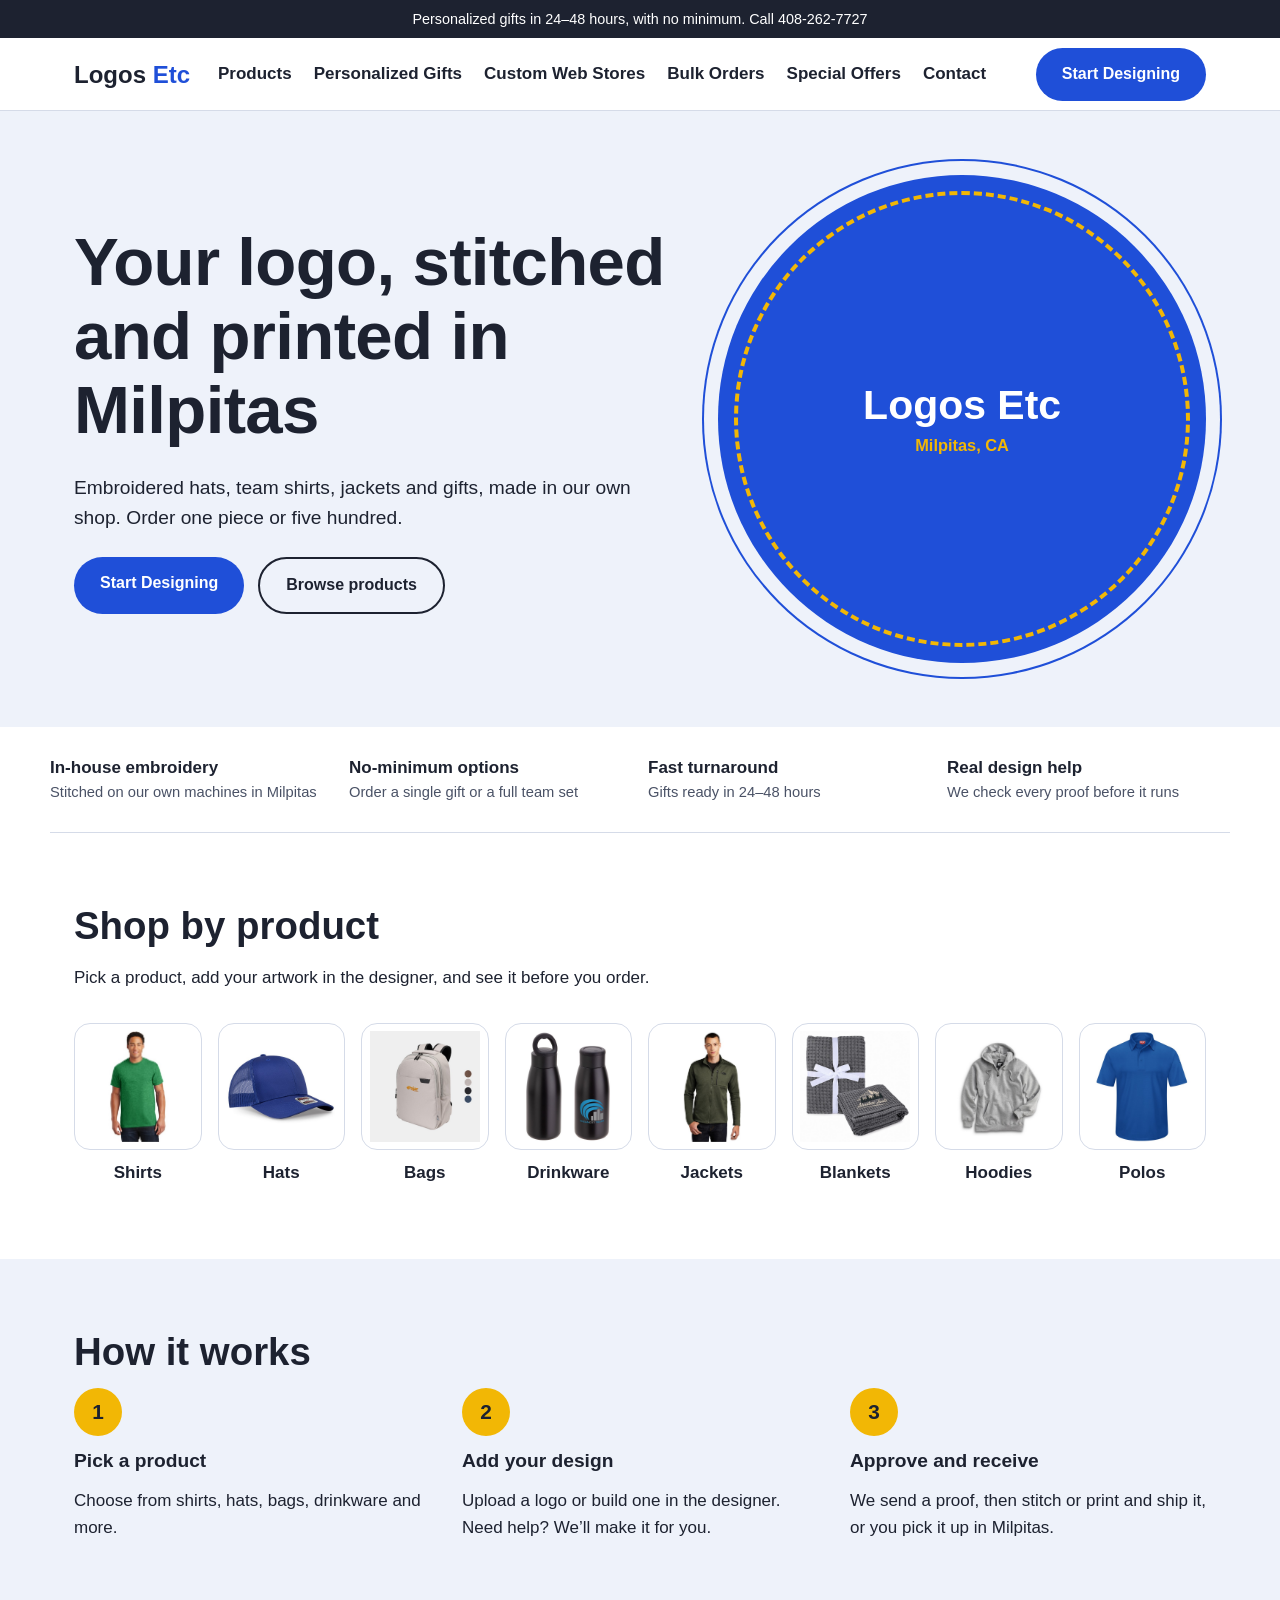
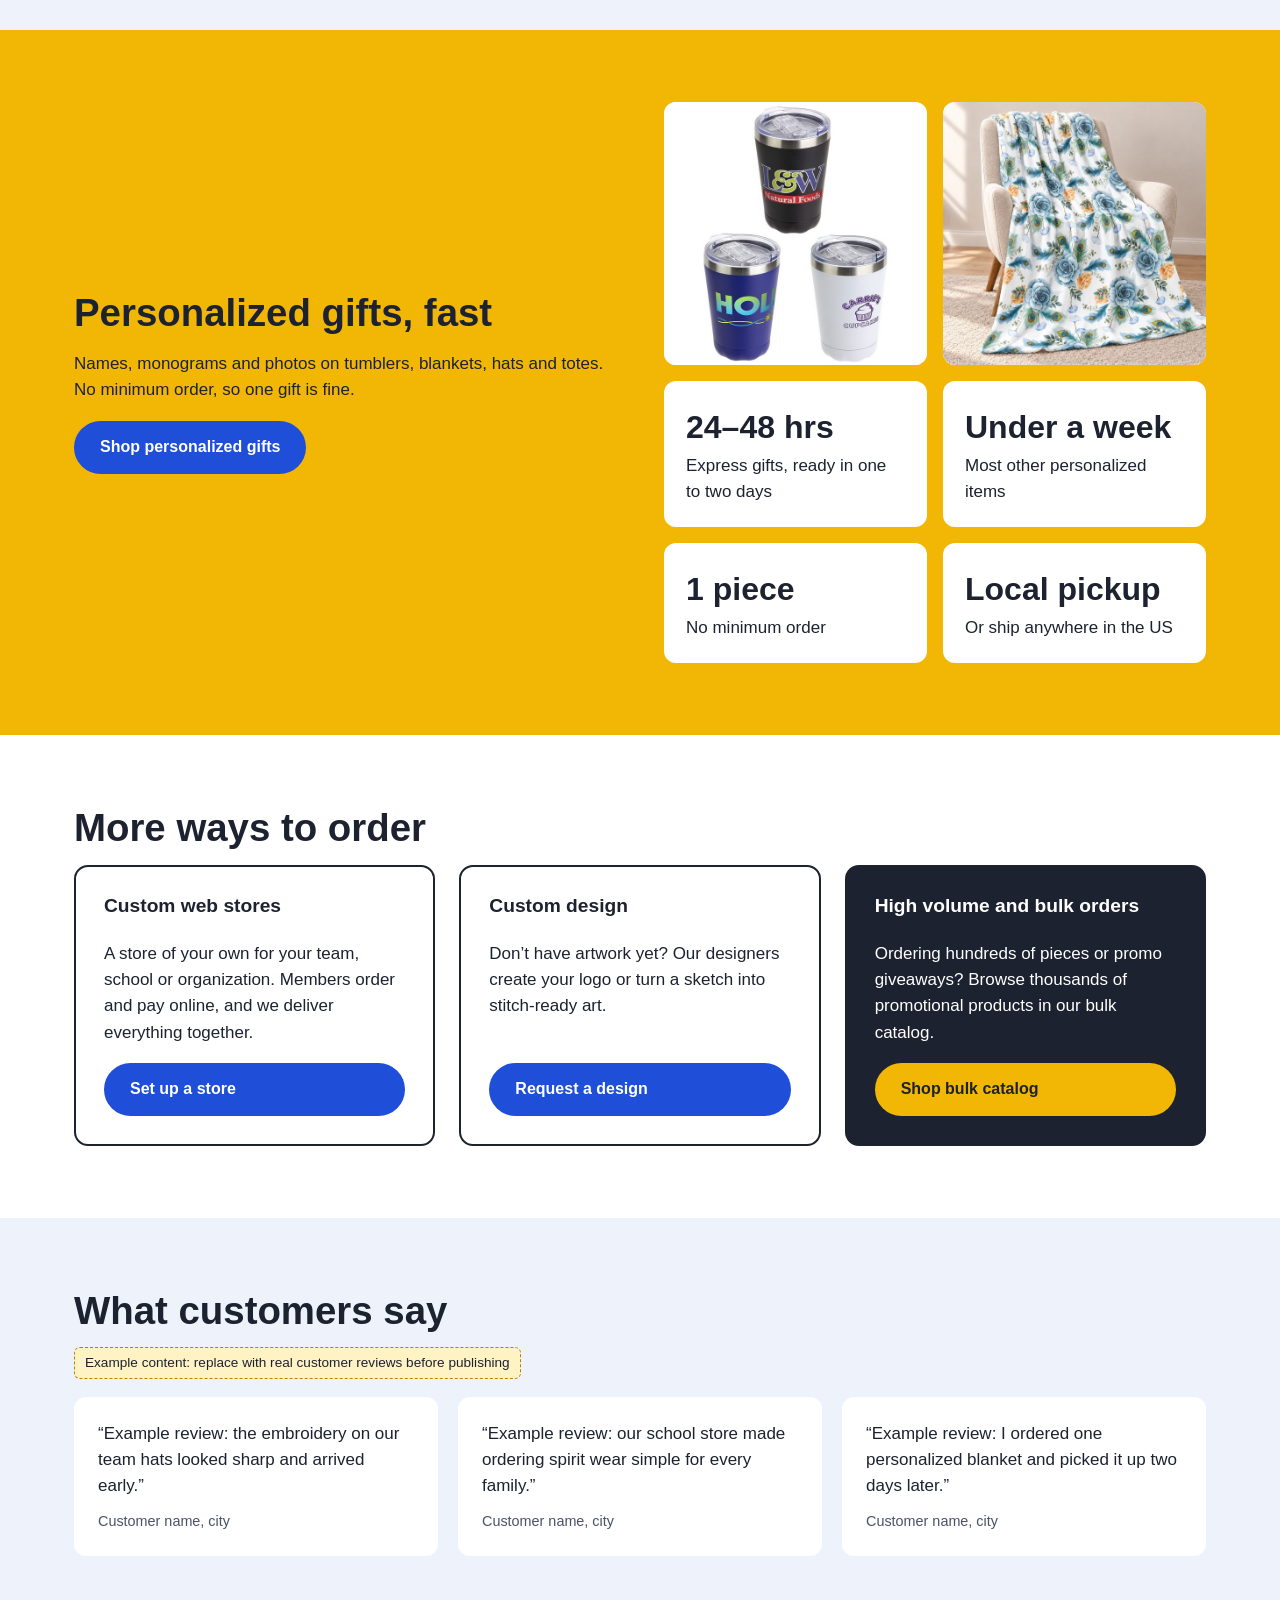
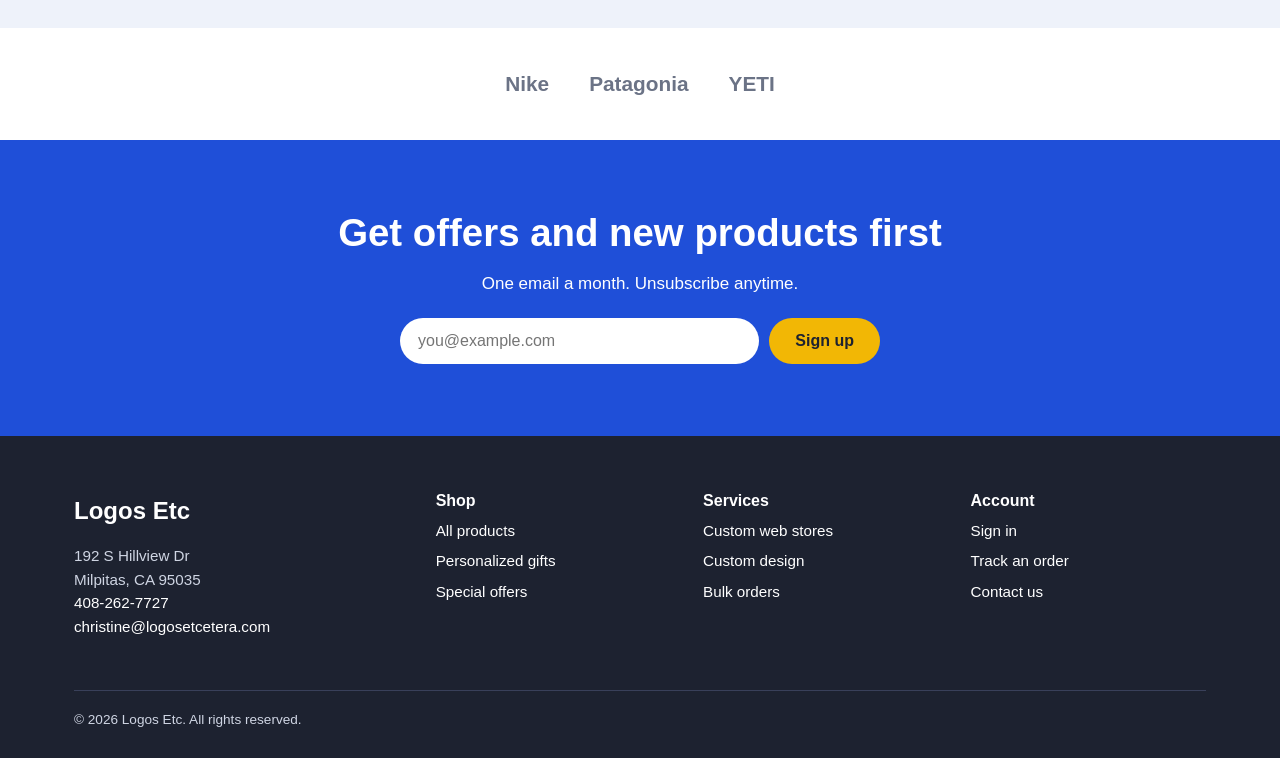
==== index.html @ 7fa56e2e "Logos Etc mockup" ====
<!doctype html><html lang="en"><head><meta charset="utf-8"><meta name="viewport" content="width=device-width,initial-scale=1">
<title>Logos Etc | Custom embroidery, apparel and gifts in Milpitas, CA</title>
<meta name="description" content="Custom embroidered and printed apparel, hats, bags and gifts from Logos Etc in Milpitas, CA. No-minimum personalized gifts, team web stores and bulk orders.">
<style>
:root{--ink:#1d2230;--blue:#1f4fd8;--blue-d:#173ca6;--gold:#f2b705;--paper:#ffffff;--mist:#eef2fa;--line:#d5dbe8}
*{box-sizing:border-box}body{margin:0;font:17px/1.55 "Avenir Next","Segoe UI",Helvetica,Arial,sans-serif;color:var(--ink);background:var(--paper)}
a{color:var(--blue)}a:focus-visible,button:focus-visible,input:focus-visible{outline:3px solid var(--gold);outline-offset:2px}
.wrap{max-width:1180px;margin:0 auto;padding:0 24px}
h1,h2,h3{font-family:"Futura","Avenir Next Condensed","Trebuchet MS",sans-serif;line-height:1.1;margin:0 0 .4em}
h1{font-size:clamp(2.4rem,5.5vw,4.2rem);font-weight:800;letter-spacing:-.01em}h2{font-size:clamp(1.7rem,3vw,2.4rem);font-weight:800}h3{font-size:1.2rem}
.bar{background:var(--ink);color:#fff;font-size:.9rem;text-align:center;padding:8px}
header{border-bottom:1px solid var(--line);position:sticky;top:0;background:#fff;z-index:5}
.nav{display:flex;align-items:center;gap:28px;height:72px}.logo{font-weight:900;font-size:1.5rem;color:var(--ink);text-decoration:none}.logo span{color:var(--blue)}
.nav ul{display:flex;gap:22px;list-style:none;margin:0;padding:0;flex:1}.nav ul a{color:var(--ink);text-decoration:none;font-weight:600}
.btn{display:inline-block;background:var(--blue);color:#fff;font-weight:700;text-decoration:none;padding:14px 26px;border-radius:999px;border:0;font-size:1rem;cursor:pointer}.btn:hover{background:var(--blue-d)}
.btn.ghost{background:transparent;color:var(--ink);border:2px solid var(--ink)}
.hero{background:var(--mist);padding:64px 0}.hero .wrap{display:grid;grid-template-columns:1.1fr .9fr;gap:48px;align-items:center}
.hero p{font-size:1.2rem;max-width:34em}.cta{display:flex;gap:14px;flex-wrap:wrap;margin-top:24px}
.patch{aspect-ratio:1;border-radius:50%;background:var(--blue);display:grid;place-items:center;position:relative;box-shadow:0 0 0 14px var(--mist),0 0 0 16px var(--blue)}
.patch::before{content:"";position:absolute;inset:16px;border:4px dashed var(--gold);border-radius:50%}
.patch div{color:#fff;text-align:center;font-family:Futura,sans-serif;font-weight:800;font-size:clamp(1.6rem,3.2vw,2.6rem);line-height:1.05}.patch small{display:block;font-size:.4em;font-weight:600;margin-top:10px;color:var(--gold)}
.trust{display:grid;grid-template-columns:repeat(4,1fr);gap:16px;padding:28px 0;border-bottom:1px solid var(--line)}.trust div{font-weight:700}.trust span{display:block;font-weight:400;font-size:.92rem;color:#4a5266}
section{padding:72px 0}.lede{max-width:40em;margin-bottom:32px}
.tiles{display:grid;grid-template-columns:repeat(8,1fr);gap:16px}.tile{text-decoration:none;color:var(--ink);text-align:center;font-weight:700}
.tile .img{aspect-ratio:1;border-radius:16px;background:#fff;overflow:hidden;display:grid;place-items:center;font-size:2.6rem;margin-bottom:10px;border:1px solid var(--line)}.tile .img img{width:88%;height:88%;object-fit:contain}.gimg{display:grid;grid-template-columns:1fr 1fr;gap:16px;margin-bottom:16px}.gimg img{width:100%;aspect-ratio:1;object-fit:contain;background:#fff;border-radius:12px}.tile:hover .img{border-color:var(--blue)}
.steps{display:grid;grid-template-columns:repeat(3,1fr);gap:32px;counter-reset:s}.step::before{counter-increment:s;content:counter(s);display:grid;place-items:center;width:48px;height:48px;border-radius:50%;background:var(--gold);font-weight:900;font-size:1.3rem;margin-bottom:14px}
.gifts{background:var(--gold)}.gifts .wrap{display:grid;grid-template-columns:1fr 1fr;gap:48px;align-items:center}
.speed{display:grid;grid-template-columns:1fr 1fr;gap:16px}.speed div{background:#fff;border-radius:12px;padding:22px}.speed b{display:block;font-size:2rem;font-family:Futura,sans-serif}
.split{display:grid;grid-template-columns:repeat(3,1fr);gap:24px}.card{border:2px solid var(--ink);border-radius:14px;padding:28px;display:flex;flex-direction:column}.card p{flex:1}
.card.volume{background:var(--ink);color:#fff}.card.volume .btn{background:var(--gold);color:var(--ink)}
.reviews{background:var(--mist)}.note{display:inline-block;background:#fff3c4;border:1px dashed #b08600;padding:4px 10px;border-radius:6px;font-size:.85rem;margin-bottom:18px}
.quotes{display:grid;grid-template-columns:repeat(3,1fr);gap:20px}blockquote{margin:0;background:#fff;padding:24px;border-radius:12px}blockquote footer{margin-top:10px;color:#4a5266;font-size:.9rem}
.news{background:var(--blue);color:#fff;text-align:center}.news form{display:flex;gap:10px;max-width:480px;margin:20px auto 0}.news input{flex:1;padding:14px 18px;border-radius:999px;border:0;font-size:1rem}.news .btn{background:var(--gold);color:var(--ink)}
.brands{display:flex;gap:40px;justify-content:center;flex-wrap:wrap;font-weight:800;font-size:1.3rem;color:#6b7386;padding:40px 0}
footer.site{background:var(--ink);color:#cfd5e3;padding:56px 0 28px;font-size:.95rem}footer.site a{color:#fff;text-decoration:none}footer.site .cols{display:grid;grid-template-columns:1.4fr 1fr 1fr 1fr;gap:32px}footer.site ul{list-style:none;padding:0;margin:0;line-height:2}footer.site h3{color:#fff;font-size:1rem}
.legal{border-top:1px solid #39405a;margin-top:36px;padding-top:18px;font-size:.85rem}
@media(max-width:900px){.nav ul{display:none}.hero .wrap,.gifts .wrap{grid-template-columns:1fr}.patch{max-width:280px;margin:0 auto}.tiles{grid-template-columns:repeat(4,1fr)}.trust{grid-template-columns:1fr 1fr}.steps,.split,.quotes{grid-template-columns:1fr}footer.site .cols{grid-template-columns:1fr 1fr}}
@media(max-width:520px){.tiles{grid-template-columns:repeat(2,1fr)}.news form{flex-direction:column}.nav .btn{padding:10px 16px}}
@media(prefers-reduced-motion:reduce){*{transition:none!important}}
</style></head><body>
<div class="bar">Personalized gifts in 24–48 hours, with no minimum. Call 408-262-7727</div>
<header><div class="wrap nav"><a class="logo" href="#">Logos <span>Etc</span></a>
<ul><li><a href="#shop">Products</a></li><li><a href="#gifts">Personalized Gifts</a></li><li><a href="#stores">Custom Web Stores</a></li><li><a href="#stores">Bulk Orders</a></li><li><a href="#">Special Offers</a></li><li><a href="#contact">Contact</a></li></ul>
<a class="btn" href="#">Start Designing</a></div></header>
<main>
<section class="hero"><div class="wrap"><div><h1>Your logo, stitched and printed in Milpitas</h1>
<p>Embroidered hats, team shirts, jackets and gifts, made in our own shop. Order one piece or five hundred.</p>
<div class="cta"><a class="btn" href="#">Start Designing</a><a class="btn ghost" href="#shop">Browse products</a></div></div>
<div class="patch" aria-hidden="true"><div>Logos Etc<small>Milpitas, CA</small></div></div></div></section>
<div class="wrap trust"><div>In-house embroidery<span>Stitched on our own machines in Milpitas</span></div><div>No-minimum options<span>Order a single gift or a full team set</span></div><div>Fast turnaround<span>Gifts ready in 24–48 hours</span></div><div>Real design help<span>We check every proof before it runs</span></div></div>
<section id="shop"><div class="wrap"><h2>Shop by product</h2><p class="lede">Pick a product, add your artwork in the designer, and see it before you order.</p>
<div class="tiles">
<a class="tile" href="#"><div class="img"><img src="img/shirts.jpg" alt="" loading="lazy"></div>Shirts</a><a class="tile" href="#"><div class="img"><img src="img/hats.jpg" alt="" loading="lazy"></div>Hats</a><a class="tile" href="#"><div class="img"><img src="img/bags.jpg" alt="" loading="lazy"></div>Bags</a><a class="tile" href="#"><div class="img"><img src="img/drinkware.jpg" alt="" loading="lazy"></div>Drinkware</a><a class="tile" href="#"><div class="img"><img src="img/jackets.jpg" alt="" loading="lazy"></div>Jackets</a><a class="tile" href="#"><div class="img"><img src="img/blankets.jpg" alt="" loading="lazy"></div>Blankets</a><a class="tile" href="#"><div class="img"><img src="img/hoodies.jpg" alt="" loading="lazy"></div>Hoodies</a><a class="tile" href="#"><div class="img"><img src="img/polos.jpg" alt="" loading="lazy"></div>Polos</a></div></div></section>
<section style="background:var(--mist)"><div class="wrap"><h2>How it works</h2><div class="steps">
<div class="step"><h3>Pick a product</h3><p>Choose from shirts, hats, bags, drinkware and more.</p></div>
<div class="step"><h3>Add your design</h3><p>Upload a logo or build one in the designer. Need help? We’ll make it for you.</p></div>
<div class="step"><h3>Approve and receive</h3><p>We send a proof, then stitch or print and ship it, or you pick it up in Milpitas.</p></div></div></div></section>
<section class="gifts" id="gifts"><div class="wrap"><div><h2>Personalized gifts, fast</h2><p>Names, monograms and photos on tumblers, blankets, hats and totes. No minimum order, so one gift is fine.</p><a class="btn" href="#">Shop personalized gifts</a></div>
<div><div class="gimg"><img src="img/gift-tumblers.jpg" alt="Personalized tumblers"><img src="img/gift-blanket.jpg" alt="Personalized printed blanket"></div><div class="speed"><div><b>24–48 hrs</b>Express gifts, ready in one to two days</div><div><b>Under a week</b>Most other personalized items</div><div><b>1 piece</b>No minimum order</div><div><b>Local pickup</b>Or ship anywhere in the US</div></div></div></div></section>
<section id="stores"><div class="wrap"><h2>More ways to order</h2><div class="split">
<div class="card"><h3>Custom web stores</h3><p>A store of your own for your team, school or organization. Members order and pay online, and we deliver everything together.</p><a class="btn" href="#">Set up a store</a></div>
<div class="card"><h3>Custom design</h3><p>Don’t have artwork yet? Our designers create your logo or turn a sketch into stitch-ready art.</p><a class="btn" href="#">Request a design</a></div>
<div class="card volume"><h3>High volume and bulk orders</h3><p>Ordering hundreds of pieces or promo giveaways? Browse thousands of promotional products in our bulk catalog.</p><a class="btn" href="https://www.promoplace.com/logos-etc" target="_blank" rel="noopener">Shop bulk catalog</a></div></div></div></section>
<section class="reviews"><div class="wrap"><h2>What customers say</h2><span class="note">Example content: replace with real customer reviews before publishing</span><div class="quotes">
<blockquote>“Example review: the embroidery on our team hats looked sharp and arrived early.”<footer>Customer name, city</footer></blockquote>
<blockquote>“Example review: our school store made ordering spirit wear simple for every family.”<footer>Customer name, city</footer></blockquote>
<blockquote>“Example review: I ordered one personalized blanket and picked it up two days later.”<footer>Customer name, city</footer></blockquote></div></div></section>
<div class="wrap brands" aria-label="Brands we carry"><span>Nike</span><span>Patagonia</span><span>YETI</span></div>
<section class="news"><div class="wrap"><h2>Get offers and new products first</h2><p>One email a month. Unsubscribe anytime.</p>
<form onsubmit="event.preventDefault()"><label for="em" class="sr" style="position:absolute;left:-9999px">Email address</label><input id="em" type="email" placeholder="you@example.com" required><button class="btn">Sign up</button></form></div></section>
</main>
<footer class="site" id="contact"><div class="wrap"><div class="cols">
<div><a class="logo" style="color:#fff" href="#">Logos Etc</a><p>192 S Hillview Dr<br>Milpitas, CA 95035<br><a href="tel:4082627727">408-262-7727</a><br><a href="mailto:christine@logosetcetera.com">christine@logosetcetera.com</a></p></div>
<div><h3>Shop</h3><ul><li><a href="#">All products</a></li><li><a href="#gifts">Personalized gifts</a></li><li><a href="#">Special offers</a></li></ul></div>
<div><h3>Services</h3><ul><li><a href="#stores">Custom web stores</a></li><li><a href="#stores">Custom design</a></li><li><a href="https://www.promoplace.com/logos-etc">Bulk orders</a></li></ul></div>
<div><h3>Account</h3><ul><li><a href="#">Sign in</a></li><li><a href="#">Track an order</a></li><li><a href="#contact">Contact us</a></li></ul></div></div>
<div class="legal">© 2026 Logos Etc. All rights reserved.</div></div></footer>
</body></html>
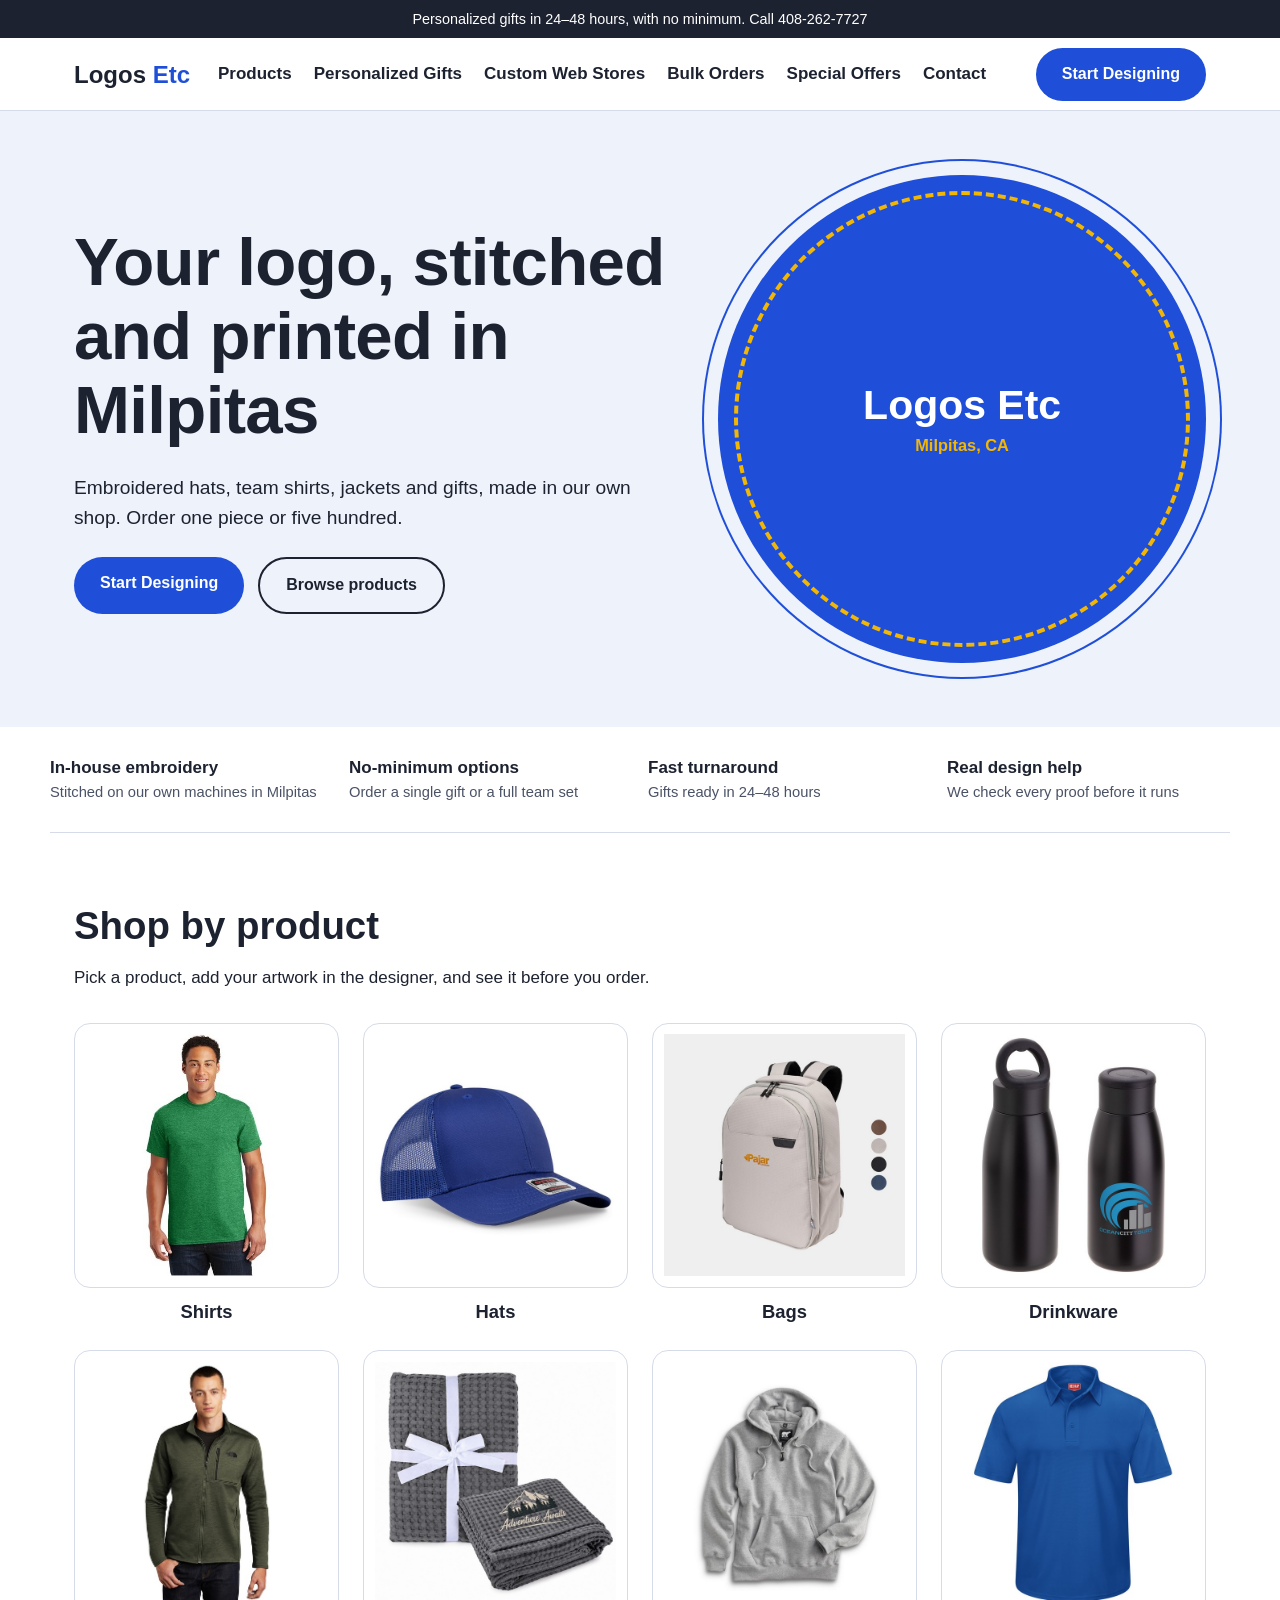
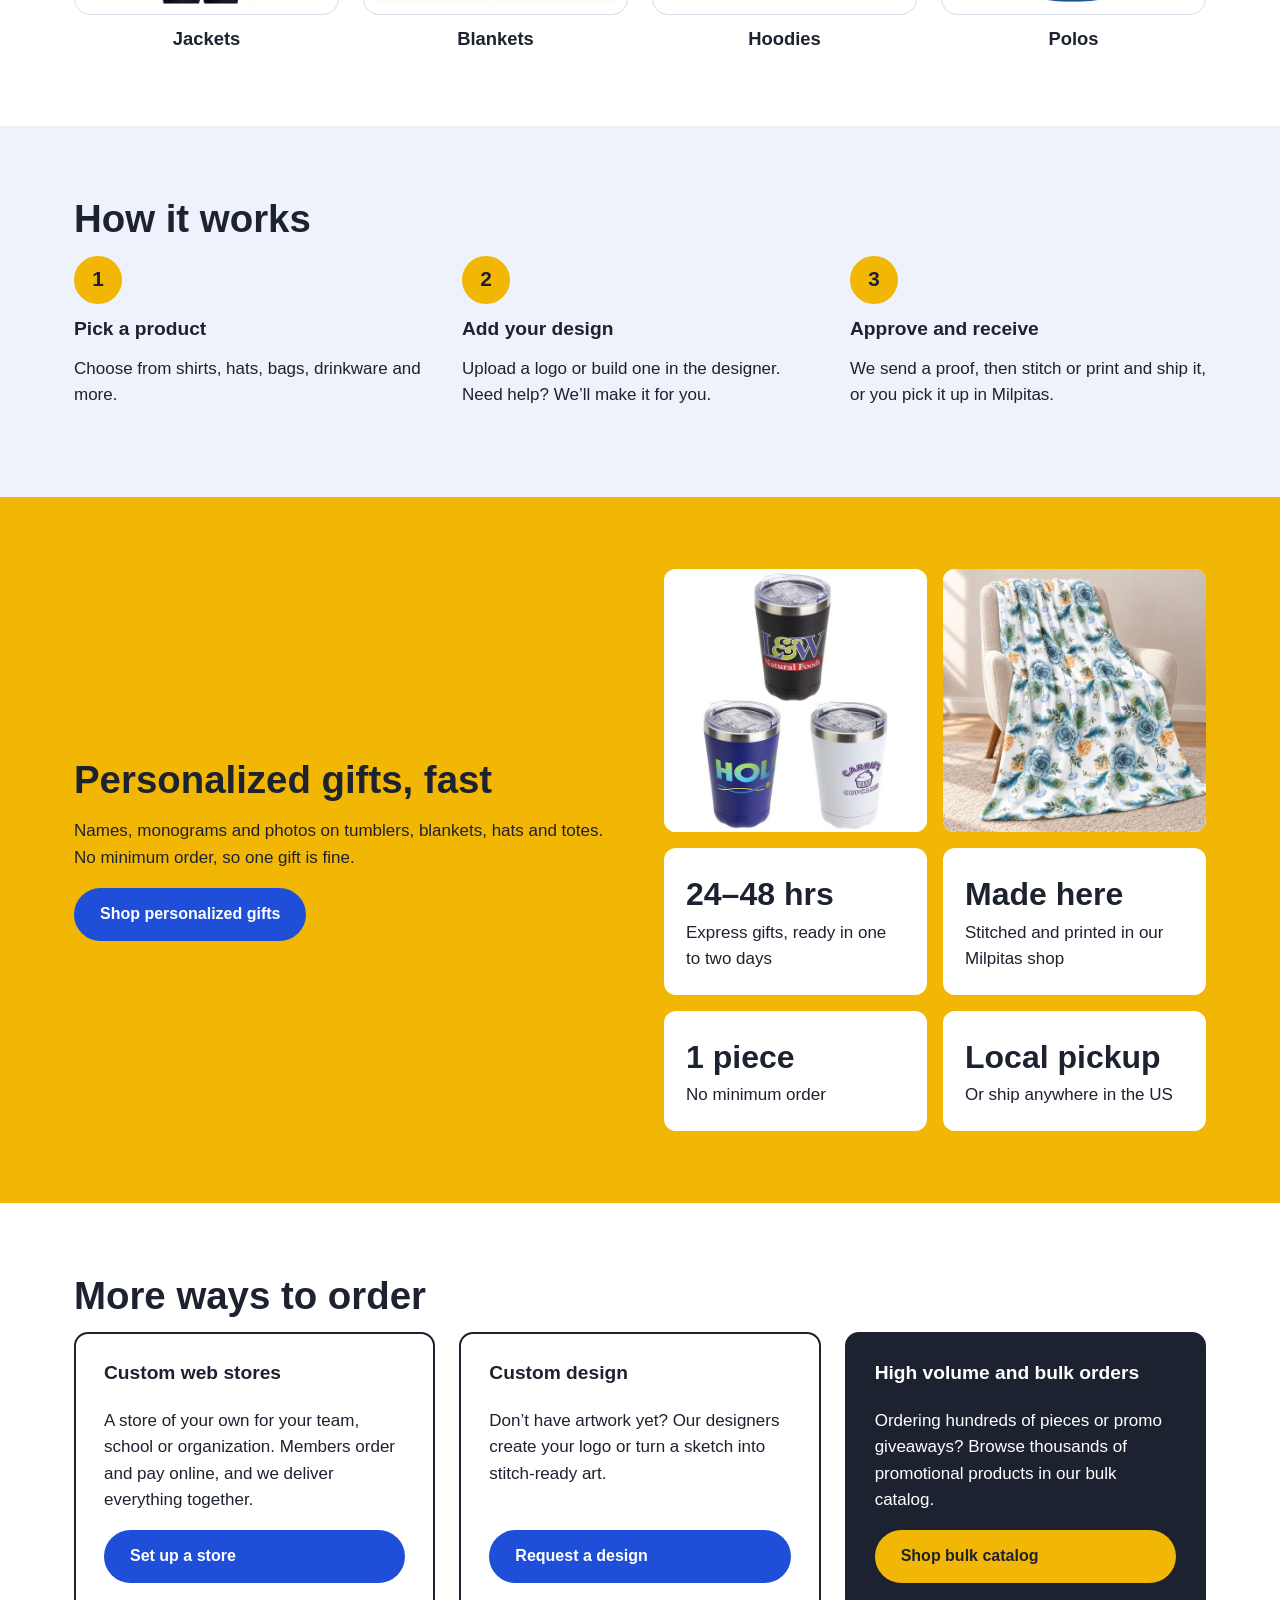
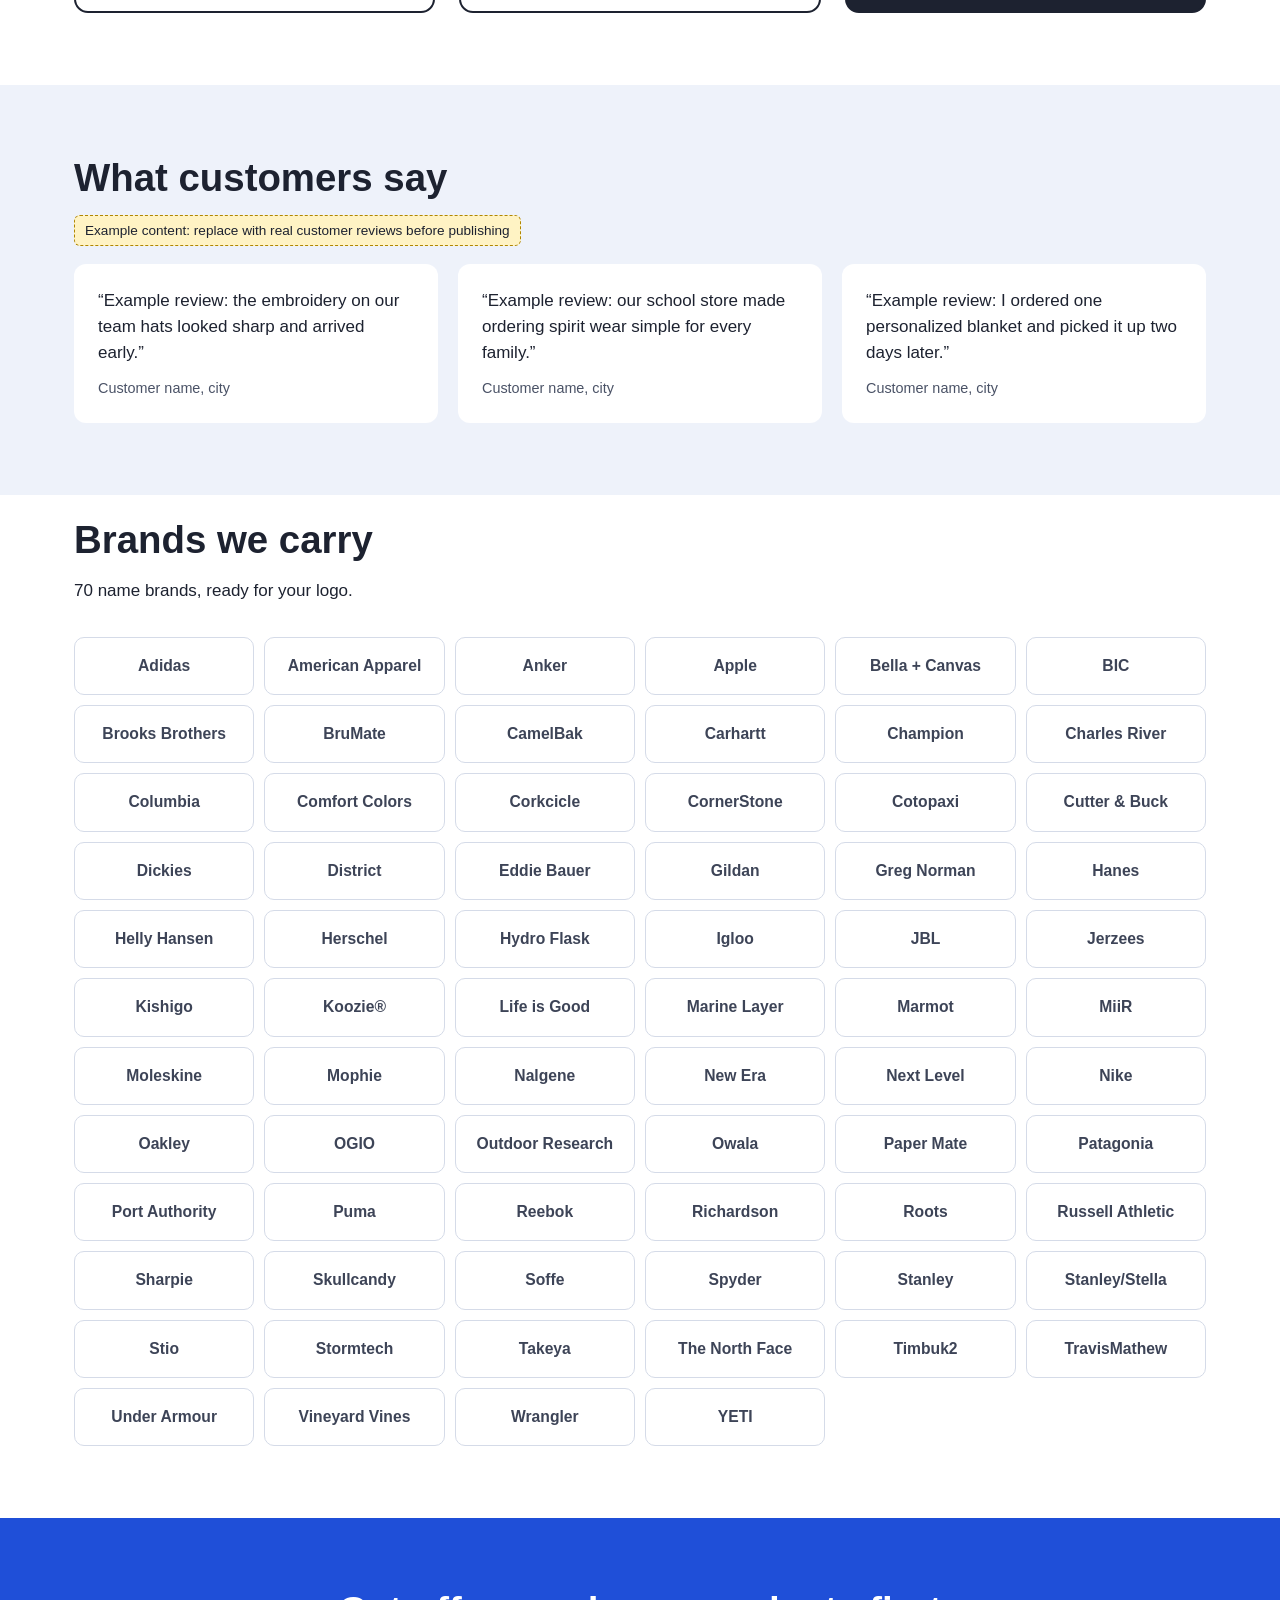
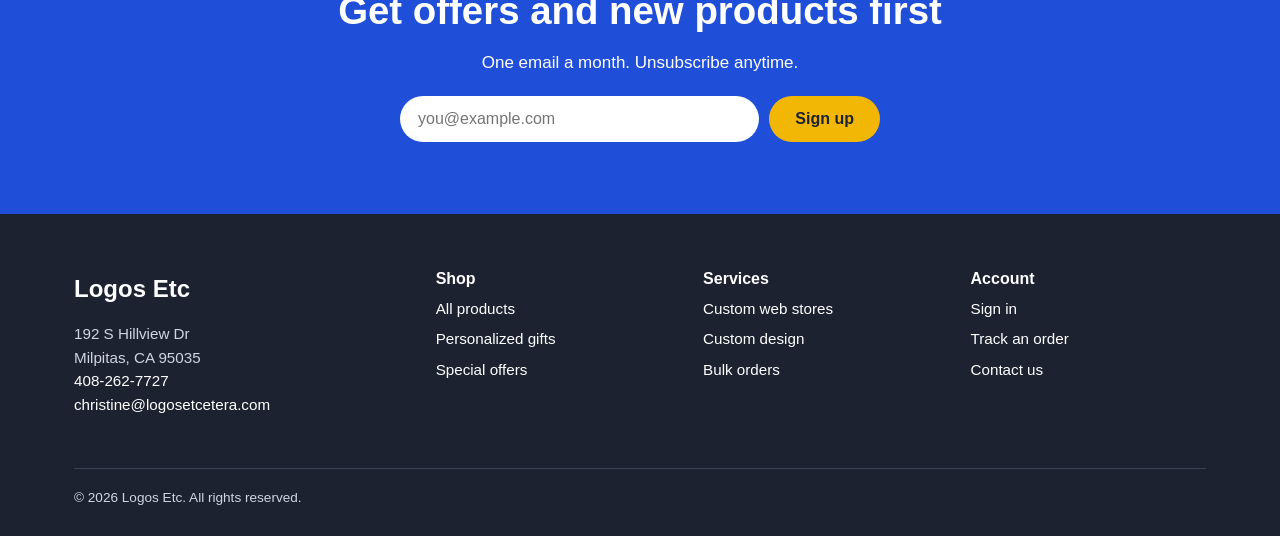
==== commit 64b9318c: "Bigger product photos, 70-brand grid, 24-48 hr gifts" ====
--- a/index.html
+++ b/index.html
@@ -21,8 +21,8 @@
 .patch div{color:#fff;text-align:center;font-family:Futura,sans-serif;font-weight:800;font-size:clamp(1.6rem,3.2vw,2.6rem);line-height:1.05}.patch small{display:block;font-size:.4em;font-weight:600;margin-top:10px;color:var(--gold)}
 .trust{display:grid;grid-template-columns:repeat(4,1fr);gap:16px;padding:28px 0;border-bottom:1px solid var(--line)}.trust div{font-weight:700}.trust span{display:block;font-weight:400;font-size:.92rem;color:#4a5266}
 section{padding:72px 0}.lede{max-width:40em;margin-bottom:32px}
-.tiles{display:grid;grid-template-columns:repeat(8,1fr);gap:16px}.tile{text-decoration:none;color:var(--ink);text-align:center;font-weight:700}
-.tile .img{aspect-ratio:1;border-radius:16px;background:#fff;overflow:hidden;display:grid;place-items:center;font-size:2.6rem;margin-bottom:10px;border:1px solid var(--line)}.tile .img img{width:88%;height:88%;object-fit:contain}.gimg{display:grid;grid-template-columns:1fr 1fr;gap:16px;margin-bottom:16px}.gimg img{width:100%;aspect-ratio:1;object-fit:contain;background:#fff;border-radius:12px}.tile:hover .img{border-color:var(--blue)}
+.tiles{display:grid;grid-template-columns:repeat(4,1fr);gap:24px}.tile{text-decoration:none;color:var(--ink);text-align:center;font-weight:700;font-size:1.15rem}
+.tile .img{aspect-ratio:1;border-radius:16px;background:#fff;overflow:hidden;display:grid;place-items:center;font-size:2.6rem;margin-bottom:10px;border:1px solid var(--line)}.tile .img img{width:92%;height:92%;object-fit:contain}.gimg{display:grid;grid-template-columns:1fr 1fr;gap:16px;margin-bottom:16px}.gimg img{width:100%;aspect-ratio:1;object-fit:contain;background:#fff;border-radius:12px}.tile:hover .img{border-color:var(--blue)}
 .steps{display:grid;grid-template-columns:repeat(3,1fr);gap:32px;counter-reset:s}.step::before{counter-increment:s;content:counter(s);display:grid;place-items:center;width:48px;height:48px;border-radius:50%;background:var(--gold);font-weight:900;font-size:1.3rem;margin-bottom:14px}
 .gifts{background:var(--gold)}.gifts .wrap{display:grid;grid-template-columns:1fr 1fr;gap:48px;align-items:center}
 .speed{display:grid;grid-template-columns:1fr 1fr;gap:16px}.speed div{background:#fff;border-radius:12px;padding:22px}.speed b{display:block;font-size:2rem;font-family:Futura,sans-serif}
@@ -31,11 +31,11 @@
 .reviews{background:var(--mist)}.note{display:inline-block;background:#fff3c4;border:1px dashed #b08600;padding:4px 10px;border-radius:6px;font-size:.85rem;margin-bottom:18px}
 .quotes{display:grid;grid-template-columns:repeat(3,1fr);gap:20px}blockquote{margin:0;background:#fff;padding:24px;border-radius:12px}blockquote footer{margin-top:10px;color:#4a5266;font-size:.9rem}
 .news{background:var(--blue);color:#fff;text-align:center}.news form{display:flex;gap:10px;max-width:480px;margin:20px auto 0}.news input{flex:1;padding:14px 18px;border-radius:999px;border:0;font-size:1rem}.news .btn{background:var(--gold);color:var(--ink)}
-.brands{display:flex;gap:40px;justify-content:center;flex-wrap:wrap;font-weight:800;font-size:1.3rem;color:#6b7386;padding:40px 0}
+.brandsec{padding-top:24px}.brands{list-style:none;margin:0;padding:0;display:grid;grid-template-columns:repeat(6,1fr);gap:10px}.brands li{border:1px solid var(--line);border-radius:10px;padding:16px 8px;text-align:center;font-weight:700;color:#3d4457;font-size:.98rem}@media(max-width:900px){.brands{grid-template-columns:repeat(3,1fr)}}@media(max-width:520px){.brands{grid-template-columns:repeat(2,1fr)}}
 footer.site{background:var(--ink);color:#cfd5e3;padding:56px 0 28px;font-size:.95rem}footer.site a{color:#fff;text-decoration:none}footer.site .cols{display:grid;grid-template-columns:1.4fr 1fr 1fr 1fr;gap:32px}footer.site ul{list-style:none;padding:0;margin:0;line-height:2}footer.site h3{color:#fff;font-size:1rem}
 .legal{border-top:1px solid #39405a;margin-top:36px;padding-top:18px;font-size:.85rem}
-@media(max-width:900px){.nav ul{display:none}.hero .wrap,.gifts .wrap{grid-template-columns:1fr}.patch{max-width:280px;margin:0 auto}.tiles{grid-template-columns:repeat(4,1fr)}.trust{grid-template-columns:1fr 1fr}.steps,.split,.quotes{grid-template-columns:1fr}footer.site .cols{grid-template-columns:1fr 1fr}}
-@media(max-width:520px){.tiles{grid-template-columns:repeat(2,1fr)}.news form{flex-direction:column}.nav .btn{padding:10px 16px}}
+@media(max-width:900px){.nav ul{display:none}.hero .wrap,.gifts .wrap{grid-template-columns:1fr}.patch{max-width:280px;margin:0 auto}.tiles{grid-template-columns:repeat(3,1fr)}.trust{grid-template-columns:1fr 1fr}.steps,.split,.quotes{grid-template-columns:1fr}footer.site .cols{grid-template-columns:1fr 1fr}}
+@media(max-width:520px){.tiles{grid-template-columns:repeat(2,1fr);gap:14px}.news form{flex-direction:column}.nav .btn{padding:10px 16px}}
 @media(prefers-reduced-motion:reduce){*{transition:none!important}}
 </style></head><body>
 <div class="bar">Personalized gifts in 24–48 hours, with no minimum. Call 408-262-7727</div>
@@ -56,7 +56,7 @@
 <div class="step"><h3>Add your design</h3><p>Upload a logo or build one in the designer. Need help? We’ll make it for you.</p></div>
 <div class="step"><h3>Approve and receive</h3><p>We send a proof, then stitch or print and ship it, or you pick it up in Milpitas.</p></div></div></div></section>
 <section class="gifts" id="gifts"><div class="wrap"><div><h2>Personalized gifts, fast</h2><p>Names, monograms and photos on tumblers, blankets, hats and totes. No minimum order, so one gift is fine.</p><a class="btn" href="#">Shop personalized gifts</a></div>
-<div><div class="gimg"><img src="img/gift-tumblers.jpg" alt="Personalized tumblers"><img src="img/gift-blanket.jpg" alt="Personalized printed blanket"></div><div class="speed"><div><b>24–48 hrs</b>Express gifts, ready in one to two days</div><div><b>Under a week</b>Most other personalized items</div><div><b>1 piece</b>No minimum order</div><div><b>Local pickup</b>Or ship anywhere in the US</div></div></div></div></section>
+<div><div class="gimg"><img src="img/gift-tumblers.jpg" alt="Personalized tumblers"><img src="img/gift-blanket.jpg" alt="Personalized printed blanket"></div><div class="speed"><div><b>24–48 hrs</b>Express gifts, ready in one to two days</div><div><b>Made here</b>Stitched and printed in our Milpitas shop</div><div><b>1 piece</b>No minimum order</div><div><b>Local pickup</b>Or ship anywhere in the US</div></div></div></div></section>
 <section id="stores"><div class="wrap"><h2>More ways to order</h2><div class="split">
 <div class="card"><h3>Custom web stores</h3><p>A store of your own for your team, school or organization. Members order and pay online, and we deliver everything together.</p><a class="btn" href="#">Set up a store</a></div>
 <div class="card"><h3>Custom design</h3><p>Don’t have artwork yet? Our designers create your logo or turn a sketch into stitch-ready art.</p><a class="btn" href="#">Request a design</a></div>
@@ -65,7 +65,7 @@
 <blockquote>“Example review: the embroidery on our team hats looked sharp and arrived early.”<footer>Customer name, city</footer></blockquote>
 <blockquote>“Example review: our school store made ordering spirit wear simple for every family.”<footer>Customer name, city</footer></blockquote>
 <blockquote>“Example review: I ordered one personalized blanket and picked it up two days later.”<footer>Customer name, city</footer></blockquote></div></div></section>
-<div class="wrap brands" aria-label="Brands we carry"><span>Nike</span><span>Patagonia</span><span>YETI</span></div>
+<section class="brandsec"><div class="wrap"><h2>Brands we carry</h2><p class="lede">70 name brands, ready for your logo.</p><ul class="brands"><li>Adidas</li><li>American Apparel</li><li>Anker</li><li>Apple</li><li>Bella + Canvas</li><li>BIC</li><li>Brooks Brothers</li><li>BruMate</li><li>CamelBak</li><li>Carhartt</li><li>Champion</li><li>Charles River</li><li>Columbia</li><li>Comfort Colors</li><li>Corkcicle</li><li>CornerStone</li><li>Cotopaxi</li><li>Cutter &amp; Buck</li><li>Dickies</li><li>District</li><li>Eddie Bauer</li><li>Gildan</li><li>Greg Norman</li><li>Hanes</li><li>Helly Hansen</li><li>Herschel</li><li>Hydro Flask</li><li>Igloo</li><li>JBL</li><li>Jerzees</li><li>Kishigo</li><li>Koozie®</li><li>Life is Good</li><li>Marine Layer</li><li>Marmot</li><li>MiiR</li><li>Moleskine</li><li>Mophie</li><li>Nalgene</li><li>New Era</li><li>Next Level</li><li>Nike</li><li>Oakley</li><li>OGIO</li><li>Outdoor Research</li><li>Owala</li><li>Paper Mate</li><li>Patagonia</li><li>Port Authority</li><li>Puma</li><li>Reebok</li><li>Richardson</li><li>Roots</li><li>Russell Athletic</li><li>Sharpie</li><li>Skullcandy</li><li>Soffe</li><li>Spyder</li><li>Stanley</li><li>Stanley/Stella</li><li>Stio</li><li>Stormtech</li><li>Takeya</li><li>The North Face</li><li>Timbuk2</li><li>TravisMathew</li><li>Under Armour</li><li>Vineyard Vines</li><li>Wrangler</li><li>YETI</li></ul></div></section>
 <section class="news"><div class="wrap"><h2>Get offers and new products first</h2><p>One email a month. Unsubscribe anytime.</p>
 <form onsubmit="event.preventDefault()"><label for="em" class="sr" style="position:absolute;left:-9999px">Email address</label><input id="em" type="email" placeholder="you@example.com" required><button class="btn">Sign up</button></form></div></section>
 </main>
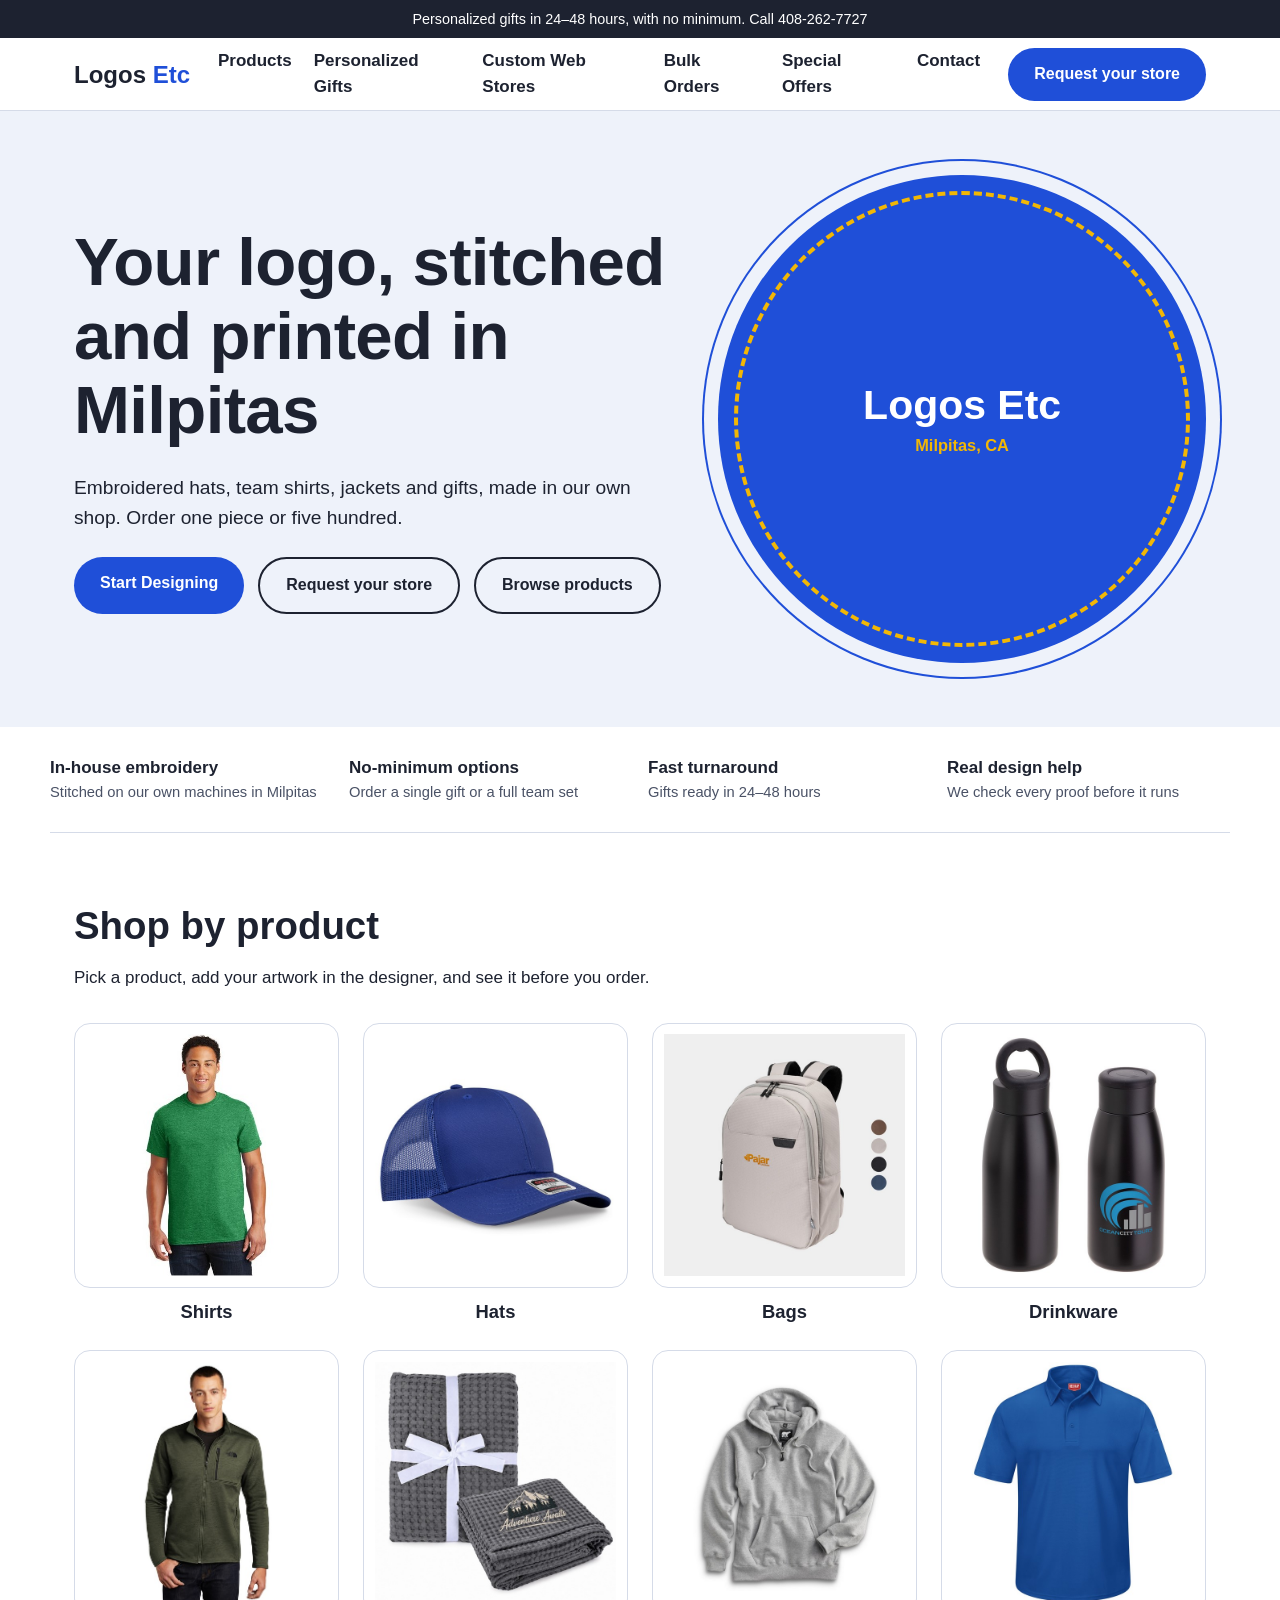
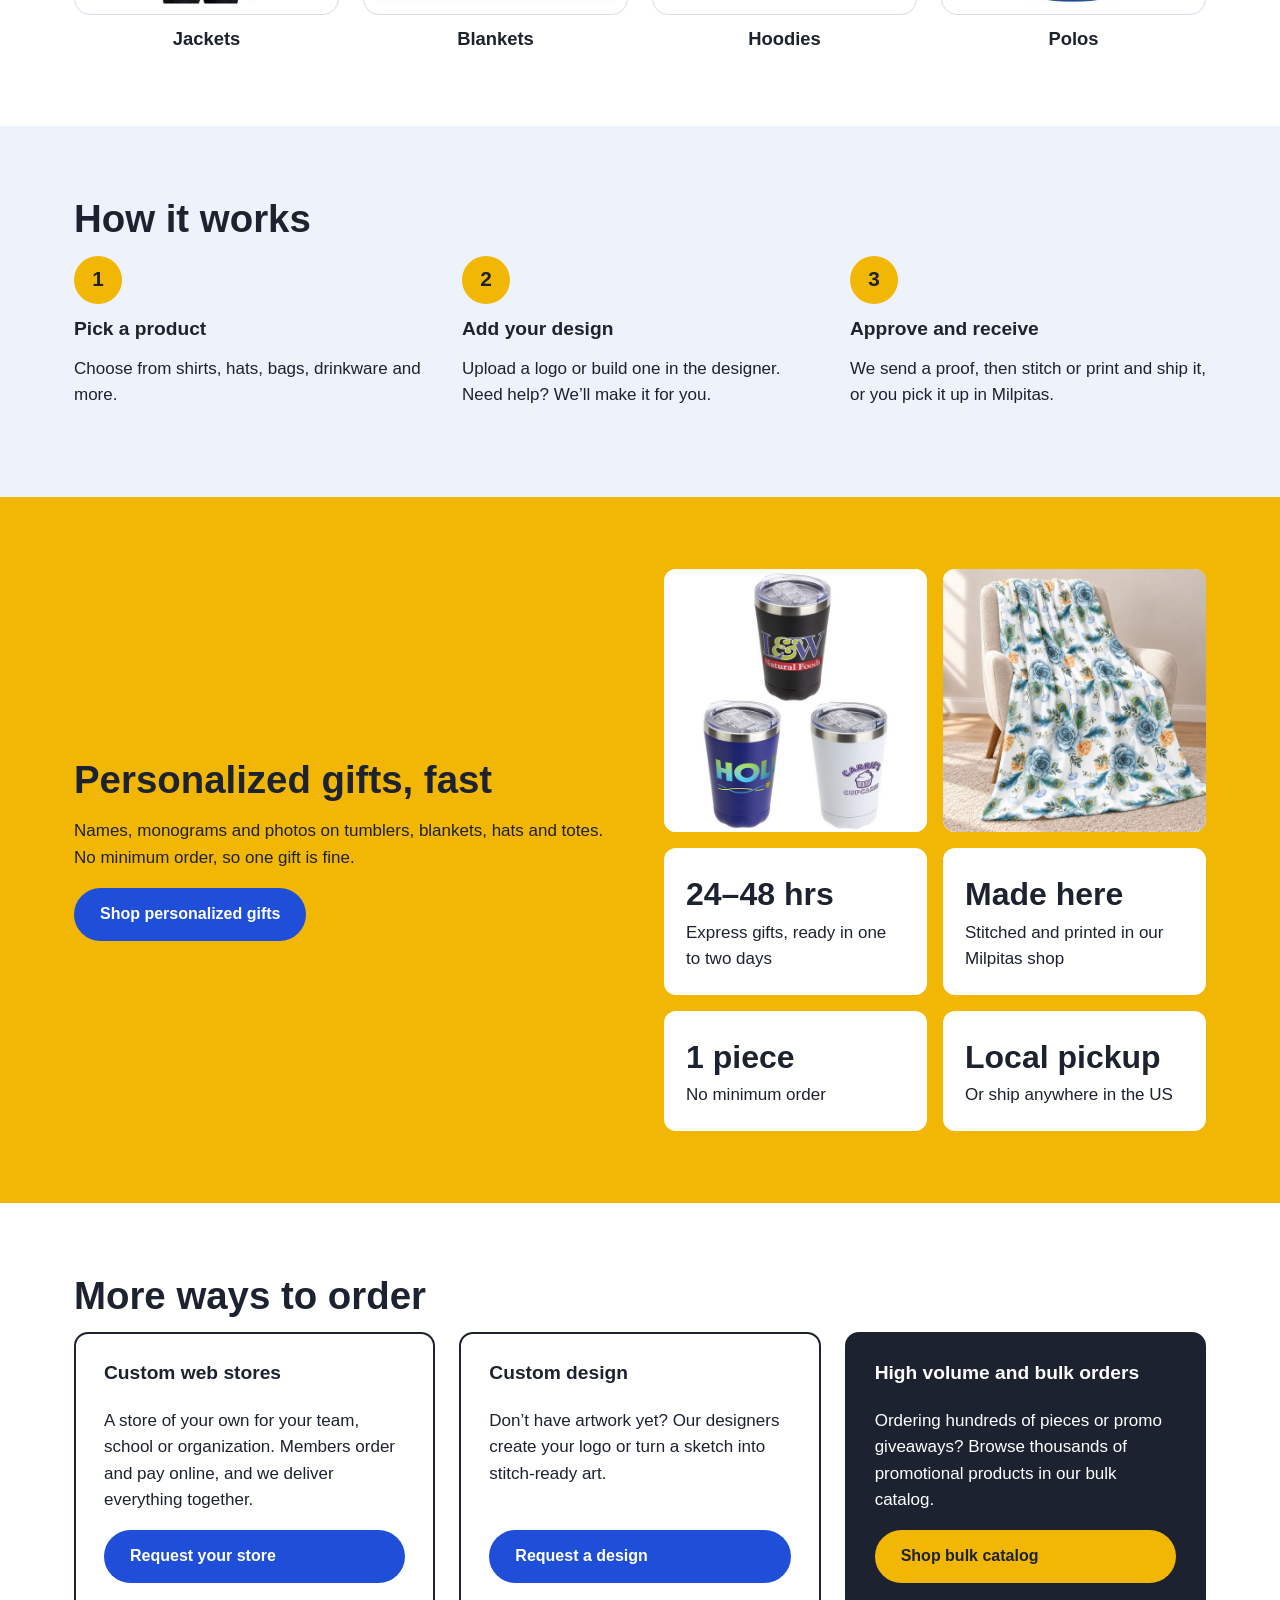
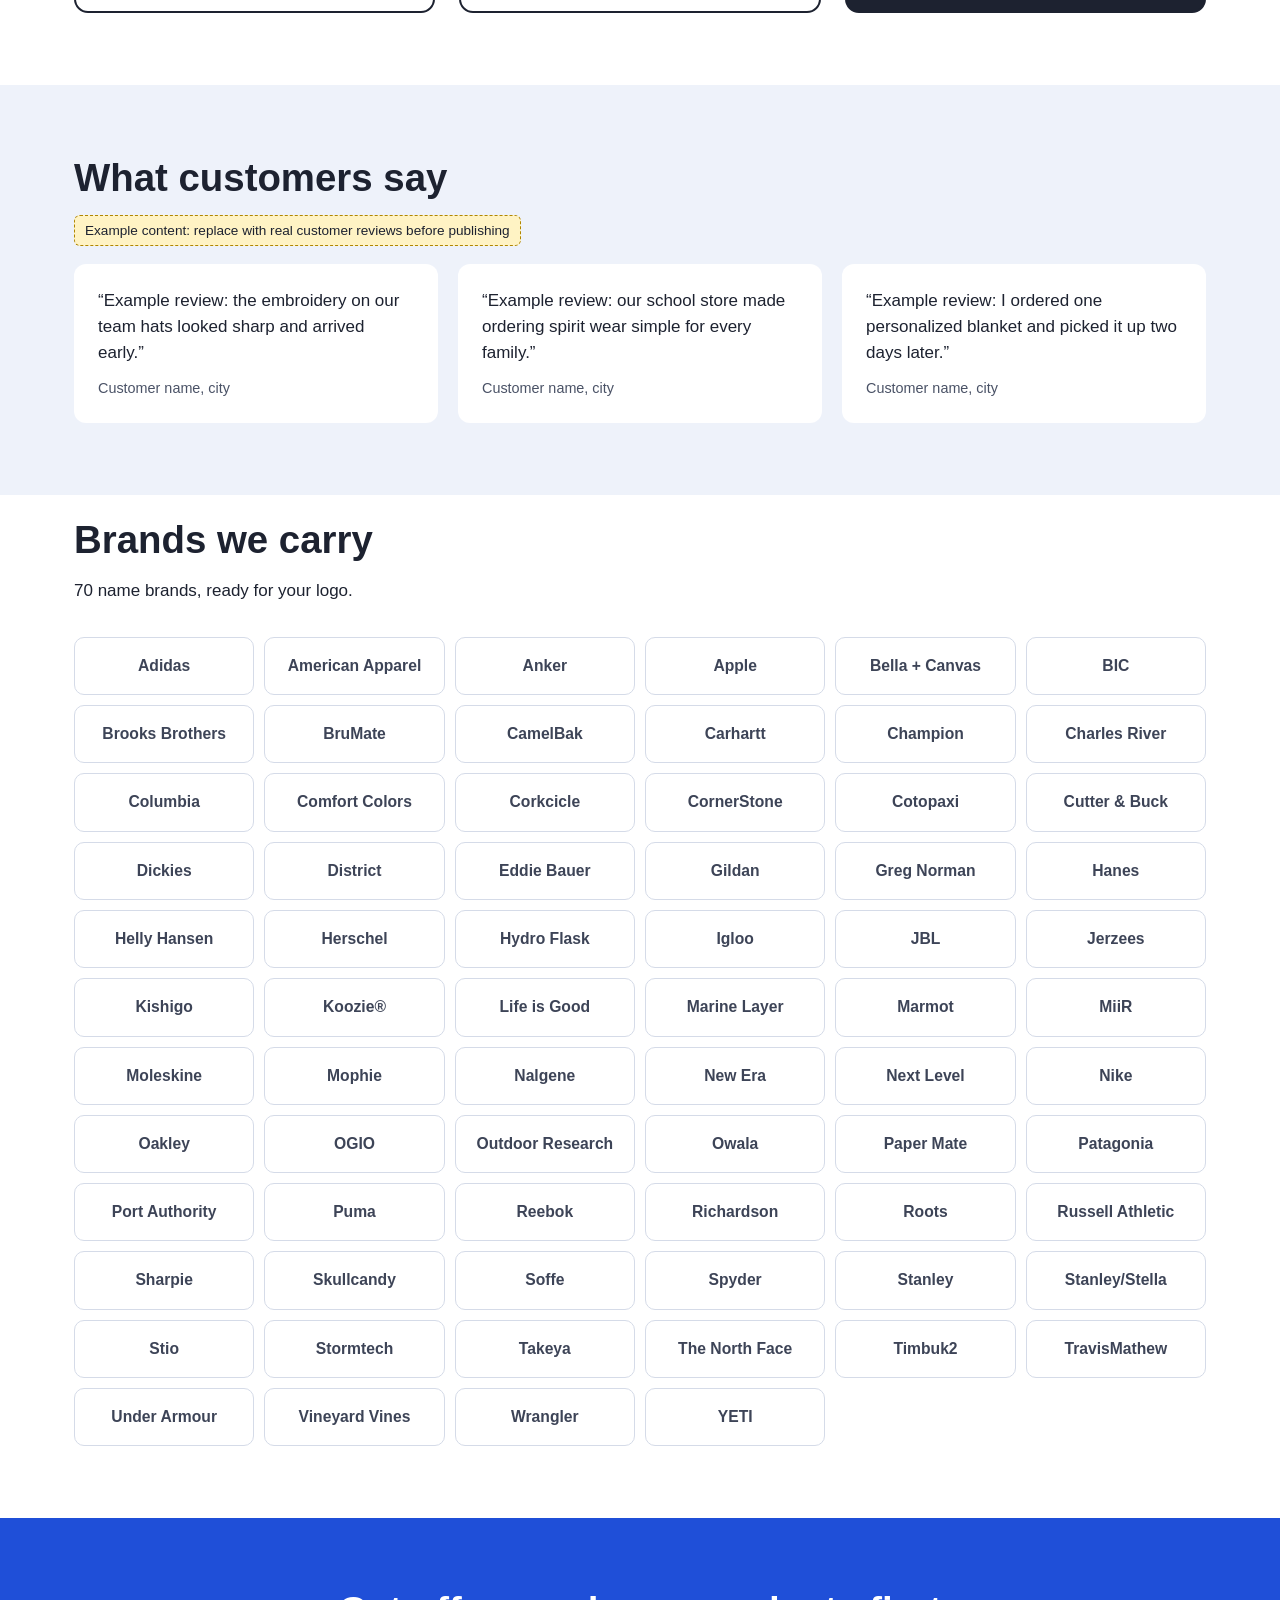
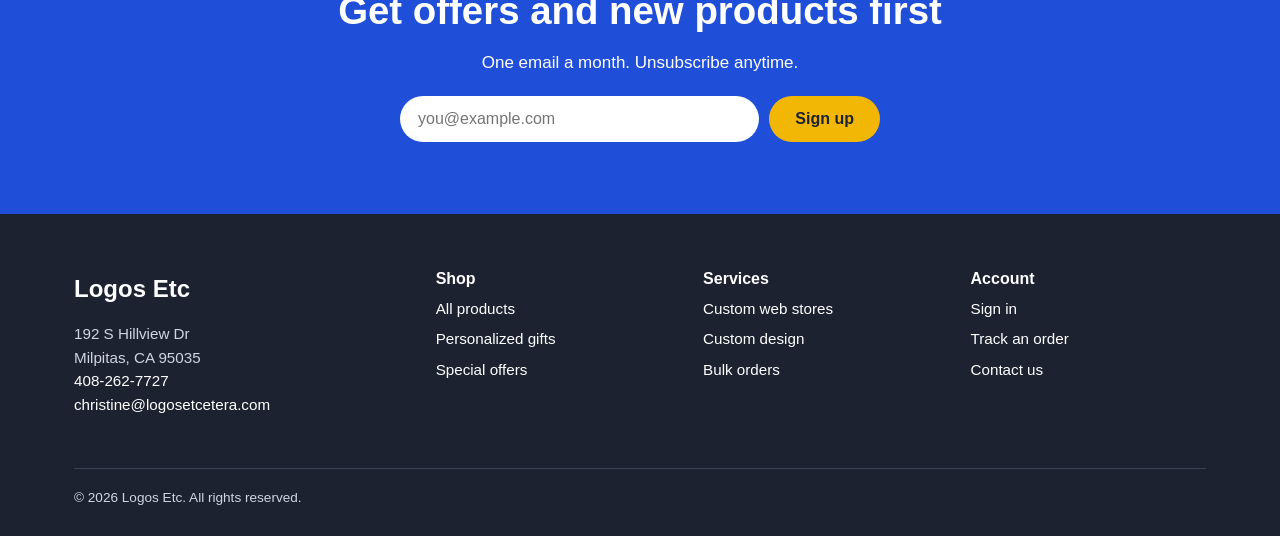
==== commit 37a89ad7: "Add custom store request form" ====
--- a/index.html
+++ b/index.html
@@ -41,11 +41,11 @@
 <div class="bar">Personalized gifts in 24–48 hours, with no minimum. Call 408-262-7727</div>
 <header><div class="wrap nav"><a class="logo" href="#">Logos <span>Etc</span></a>
 <ul><li><a href="#shop">Products</a></li><li><a href="#gifts">Personalized Gifts</a></li><li><a href="#stores">Custom Web Stores</a></li><li><a href="#stores">Bulk Orders</a></li><li><a href="#">Special Offers</a></li><li><a href="#contact">Contact</a></li></ul>
-<a class="btn" href="#">Start Designing</a></div></header>
+<a class="btn" href="request/">Request your store</a></div></header>
 <main>
 <section class="hero"><div class="wrap"><div><h1>Your logo, stitched and printed in Milpitas</h1>
 <p>Embroidered hats, team shirts, jackets and gifts, made in our own shop. Order one piece or five hundred.</p>
-<div class="cta"><a class="btn" href="#">Start Designing</a><a class="btn ghost" href="#shop">Browse products</a></div></div>
+<div class="cta"><a class="btn" href="#">Start Designing</a><a class="btn ghost" href="request/">Request your store</a><a class="btn ghost" href="#shop">Browse products</a></div></div>
 <div class="patch" aria-hidden="true"><div>Logos Etc<small>Milpitas, CA</small></div></div></div></section>
 <div class="wrap trust"><div>In-house embroidery<span>Stitched on our own machines in Milpitas</span></div><div>No-minimum options<span>Order a single gift or a full team set</span></div><div>Fast turnaround<span>Gifts ready in 24–48 hours</span></div><div>Real design help<span>We check every proof before it runs</span></div></div>
 <section id="shop"><div class="wrap"><h2>Shop by product</h2><p class="lede">Pick a product, add your artwork in the designer, and see it before you order.</p>
@@ -58,7 +58,7 @@
 <section class="gifts" id="gifts"><div class="wrap"><div><h2>Personalized gifts, fast</h2><p>Names, monograms and photos on tumblers, blankets, hats and totes. No minimum order, so one gift is fine.</p><a class="btn" href="#">Shop personalized gifts</a></div>
 <div><div class="gimg"><img src="img/gift-tumblers.jpg" alt="Personalized tumblers"><img src="img/gift-blanket.jpg" alt="Personalized printed blanket"></div><div class="speed"><div><b>24–48 hrs</b>Express gifts, ready in one to two days</div><div><b>Made here</b>Stitched and printed in our Milpitas shop</div><div><b>1 piece</b>No minimum order</div><div><b>Local pickup</b>Or ship anywhere in the US</div></div></div></div></section>
 <section id="stores"><div class="wrap"><h2>More ways to order</h2><div class="split">
-<div class="card"><h3>Custom web stores</h3><p>A store of your own for your team, school or organization. Members order and pay online, and we deliver everything together.</p><a class="btn" href="#">Set up a store</a></div>
+<div class="card"><h3>Custom web stores</h3><p>A store of your own for your team, school or organization. Members order and pay online, and we deliver everything together.</p><a class="btn" href="request/">Request your store</a></div>
 <div class="card"><h3>Custom design</h3><p>Don’t have artwork yet? Our designers create your logo or turn a sketch into stitch-ready art.</p><a class="btn" href="#">Request a design</a></div>
 <div class="card volume"><h3>High volume and bulk orders</h3><p>Ordering hundreds of pieces or promo giveaways? Browse thousands of promotional products in our bulk catalog.</p><a class="btn" href="https://www.promoplace.com/logos-etc" target="_blank" rel="noopener">Shop bulk catalog</a></div></div></div></section>
 <section class="reviews"><div class="wrap"><h2>What customers say</h2><span class="note">Example content: replace with real customer reviews before publishing</span><div class="quotes">
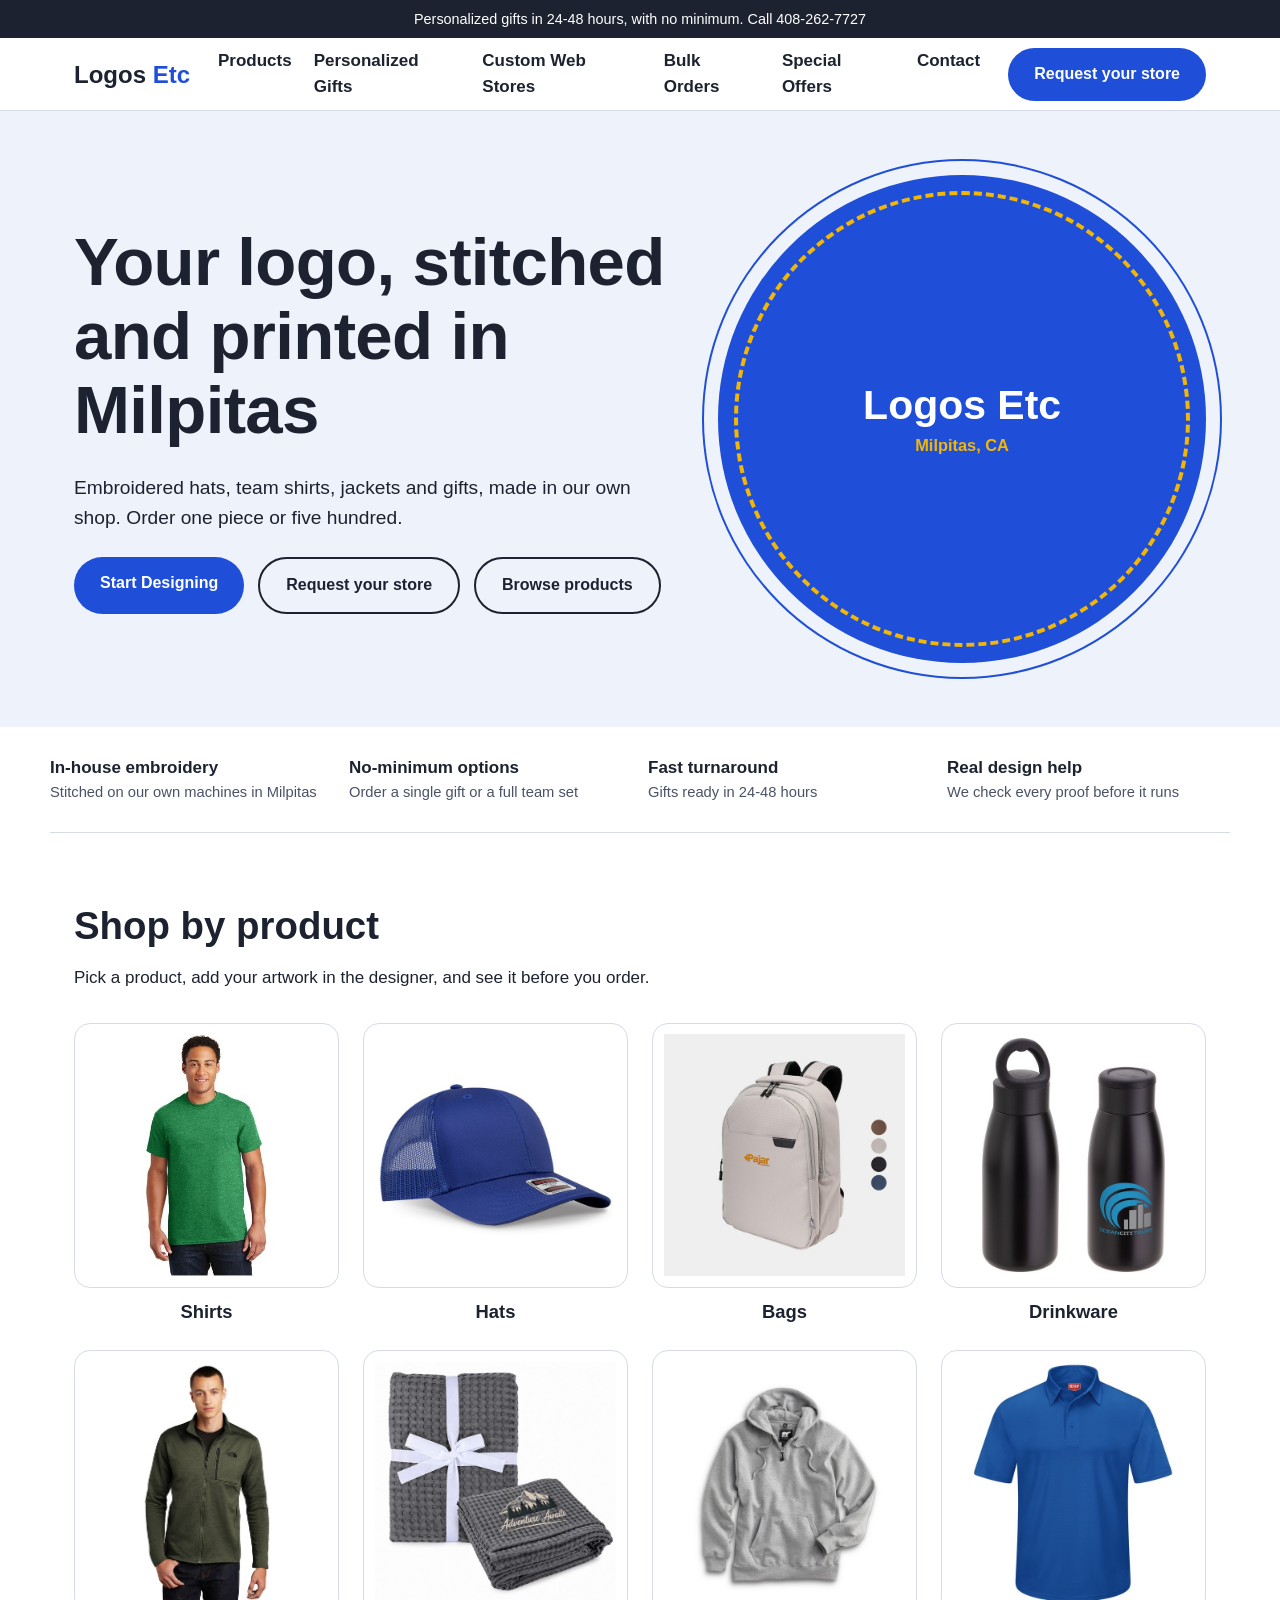
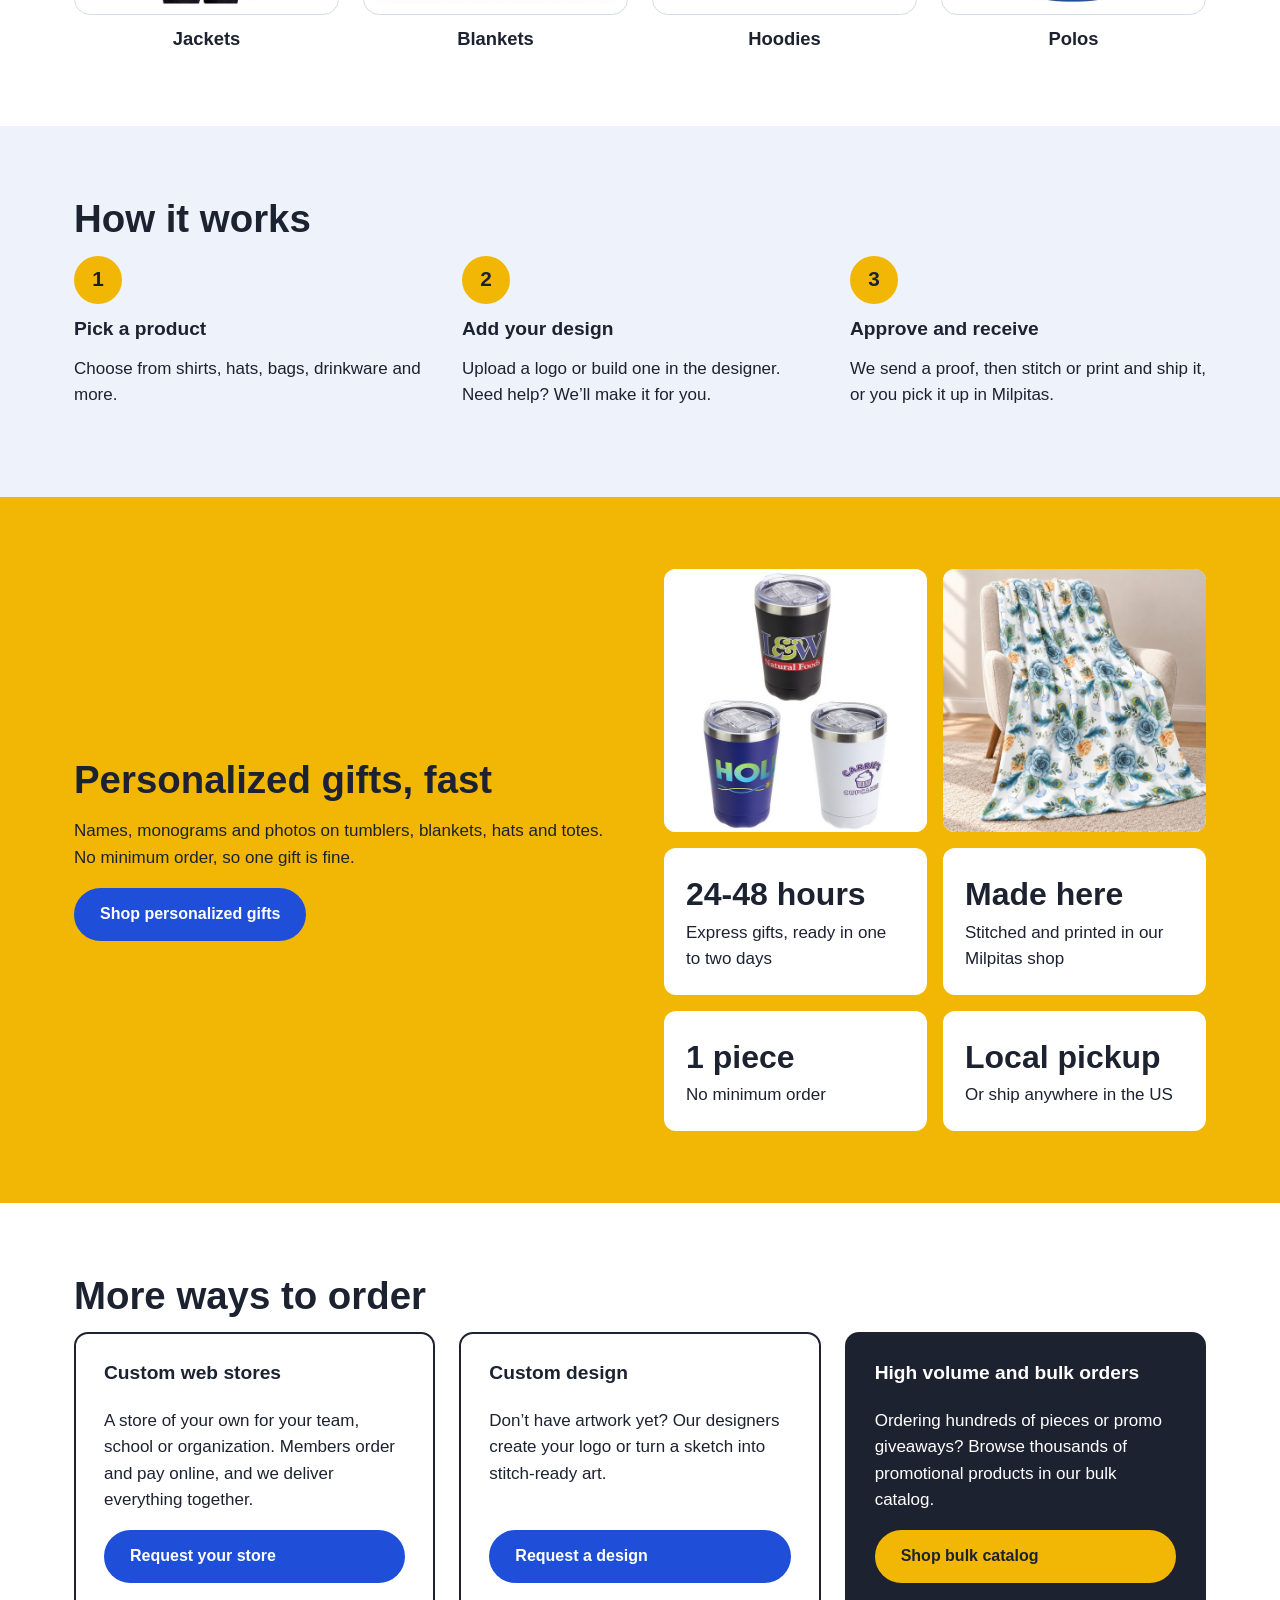
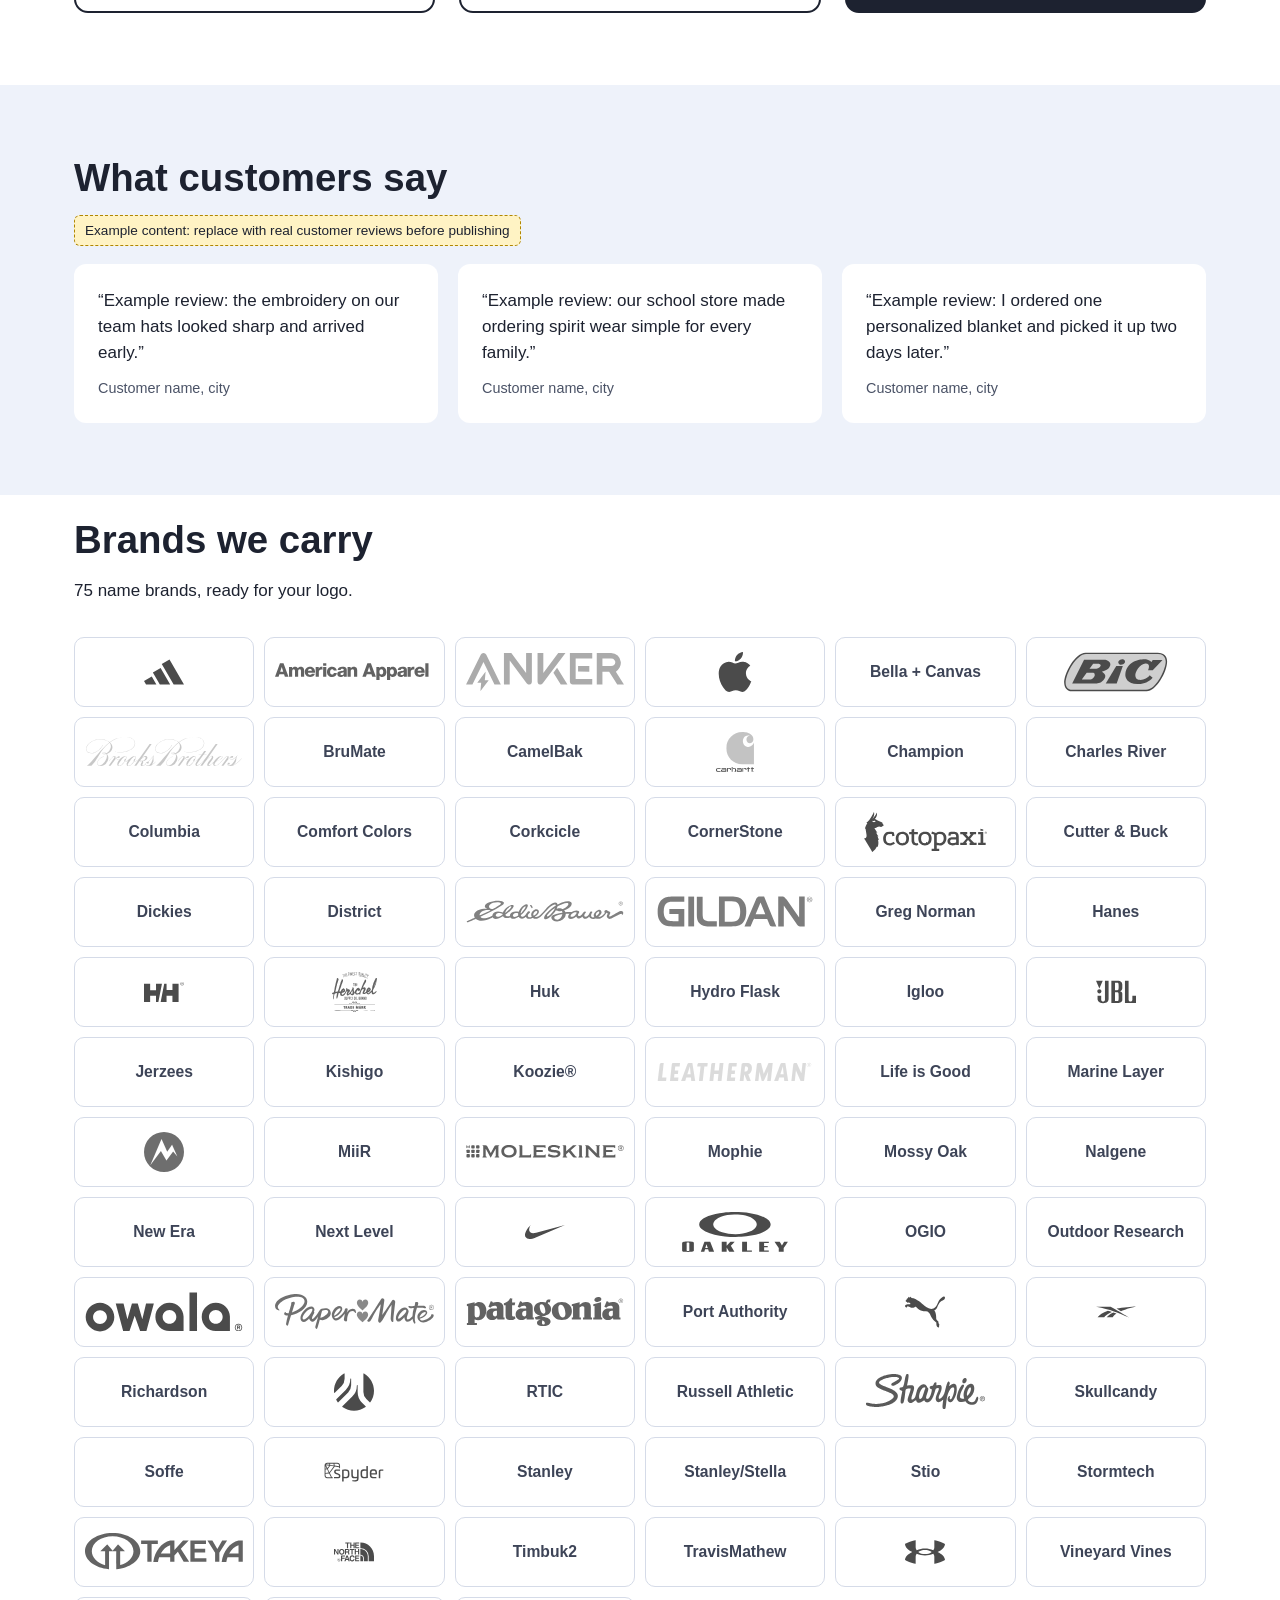
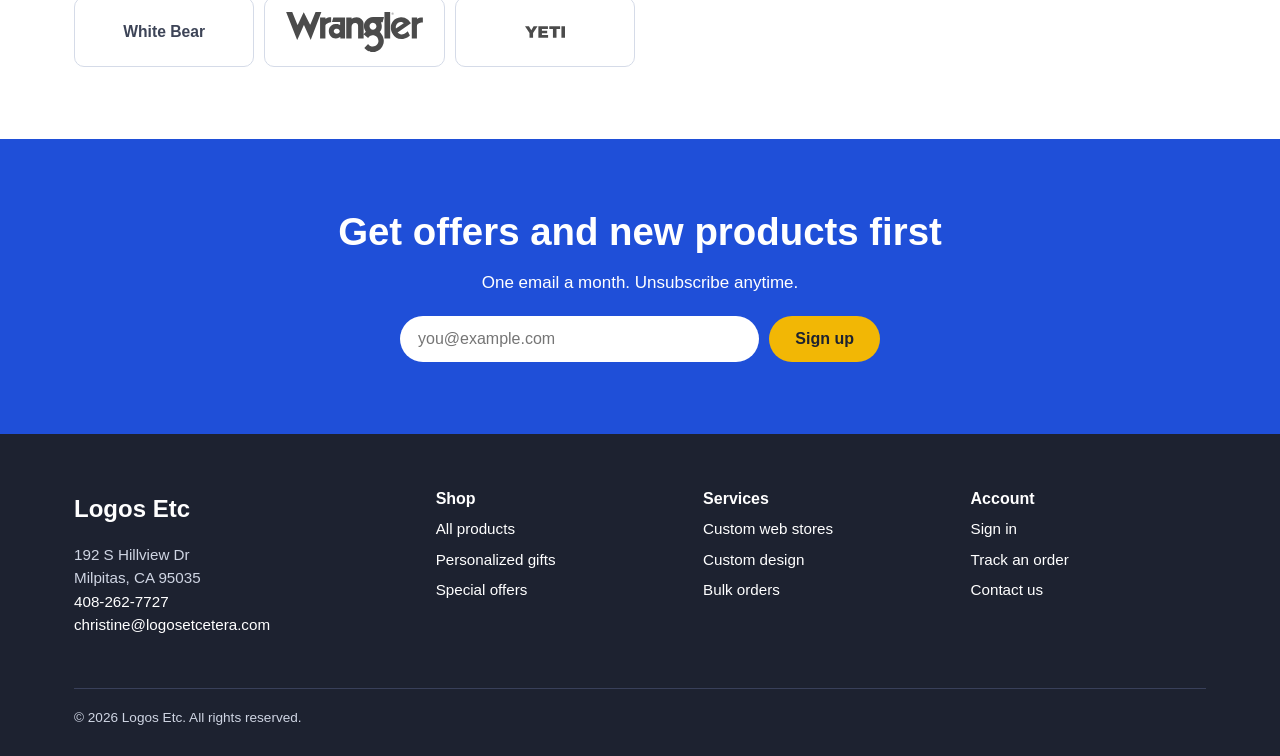
==== commit 3334fb32: "Brand logos, Bulk Orders link, request nav, 24-48 hours wording" ====
--- a/index.html
+++ b/index.html
@@ -31,23 +31,23 @@
 .reviews{background:var(--mist)}.note{display:inline-block;background:#fff3c4;border:1px dashed #b08600;padding:4px 10px;border-radius:6px;font-size:.85rem;margin-bottom:18px}
 .quotes{display:grid;grid-template-columns:repeat(3,1fr);gap:20px}blockquote{margin:0;background:#fff;padding:24px;border-radius:12px}blockquote footer{margin-top:10px;color:#4a5266;font-size:.9rem}
 .news{background:var(--blue);color:#fff;text-align:center}.news form{display:flex;gap:10px;max-width:480px;margin:20px auto 0}.news input{flex:1;padding:14px 18px;border-radius:999px;border:0;font-size:1rem}.news .btn{background:var(--gold);color:var(--ink)}
-.brandsec{padding-top:24px}.brands{list-style:none;margin:0;padding:0;display:grid;grid-template-columns:repeat(6,1fr);gap:10px}.brands li{border:1px solid var(--line);border-radius:10px;padding:16px 8px;text-align:center;font-weight:700;color:#3d4457;font-size:.98rem}@media(max-width:900px){.brands{grid-template-columns:repeat(3,1fr)}}@media(max-width:520px){.brands{grid-template-columns:repeat(2,1fr)}}
+.brandsec{padding-top:24px}.brands{list-style:none;margin:0;padding:0;display:grid;grid-template-columns:repeat(6,1fr);gap:10px}.brands li.logo-t{display:flex;align-items:center;justify-content:center;padding:14px 10px}.brands li.logo-t img{height:40px;max-width:100%;object-fit:contain;filter:grayscale(1);opacity:.7;transition:filter .2s,opacity .2s}.brands li.logo-t:hover img{filter:none;opacity:1}.brands li{min-height:70px;display:flex;align-items:center;justify-content:center;border:1px solid var(--line);border-radius:10px;padding:16px 8px;text-align:center;font-weight:700;color:#3d4457;font-size:.98rem}@media(max-width:900px){.brands{grid-template-columns:repeat(3,1fr)}}@media(max-width:520px){.brands{grid-template-columns:repeat(2,1fr)}}
 footer.site{background:var(--ink);color:#cfd5e3;padding:56px 0 28px;font-size:.95rem}footer.site a{color:#fff;text-decoration:none}footer.site .cols{display:grid;grid-template-columns:1.4fr 1fr 1fr 1fr;gap:32px}footer.site ul{list-style:none;padding:0;margin:0;line-height:2}footer.site h3{color:#fff;font-size:1rem}
 .legal{border-top:1px solid #39405a;margin-top:36px;padding-top:18px;font-size:.85rem}
 @media(max-width:900px){.nav ul{display:none}.hero .wrap,.gifts .wrap{grid-template-columns:1fr}.patch{max-width:280px;margin:0 auto}.tiles{grid-template-columns:repeat(3,1fr)}.trust{grid-template-columns:1fr 1fr}.steps,.split,.quotes{grid-template-columns:1fr}footer.site .cols{grid-template-columns:1fr 1fr}}
 @media(max-width:520px){.tiles{grid-template-columns:repeat(2,1fr);gap:14px}.news form{flex-direction:column}.nav .btn{padding:10px 16px}}
 @media(prefers-reduced-motion:reduce){*{transition:none!important}}
 </style></head><body>
-<div class="bar">Personalized gifts in 24–48 hours, with no minimum. Call 408-262-7727</div>
+<div class="bar">Personalized gifts in 24-48 hours, with no minimum. Call 408-262-7727</div>
 <header><div class="wrap nav"><a class="logo" href="#">Logos <span>Etc</span></a>
-<ul><li><a href="#shop">Products</a></li><li><a href="#gifts">Personalized Gifts</a></li><li><a href="#stores">Custom Web Stores</a></li><li><a href="#stores">Bulk Orders</a></li><li><a href="#">Special Offers</a></li><li><a href="#contact">Contact</a></li></ul>
+<ul><li><a href="#shop">Products</a></li><li><a href="#gifts">Personalized Gifts</a></li><li><a href="#stores">Custom Web Stores</a></li><li><a href="https://www.promoplace.com/logos-etc" target="_blank" rel="noopener">Bulk Orders</a></li><li><a href="#">Special Offers</a></li><li><a href="#contact">Contact</a></li></ul>
 <a class="btn" href="request/">Request your store</a></div></header>
 <main>
 <section class="hero"><div class="wrap"><div><h1>Your logo, stitched and printed in Milpitas</h1>
 <p>Embroidered hats, team shirts, jackets and gifts, made in our own shop. Order one piece or five hundred.</p>
 <div class="cta"><a class="btn" href="#">Start Designing</a><a class="btn ghost" href="request/">Request your store</a><a class="btn ghost" href="#shop">Browse products</a></div></div>
 <div class="patch" aria-hidden="true"><div>Logos Etc<small>Milpitas, CA</small></div></div></div></section>
-<div class="wrap trust"><div>In-house embroidery<span>Stitched on our own machines in Milpitas</span></div><div>No-minimum options<span>Order a single gift or a full team set</span></div><div>Fast turnaround<span>Gifts ready in 24–48 hours</span></div><div>Real design help<span>We check every proof before it runs</span></div></div>
+<div class="wrap trust"><div>In-house embroidery<span>Stitched on our own machines in Milpitas</span></div><div>No-minimum options<span>Order a single gift or a full team set</span></div><div>Fast turnaround<span>Gifts ready in 24-48 hours</span></div><div>Real design help<span>We check every proof before it runs</span></div></div>
 <section id="shop"><div class="wrap"><h2>Shop by product</h2><p class="lede">Pick a product, add your artwork in the designer, and see it before you order.</p>
 <div class="tiles">
 <a class="tile" href="#"><div class="img"><img src="img/shirts.jpg" alt="" loading="lazy"></div>Shirts</a><a class="tile" href="#"><div class="img"><img src="img/hats.jpg" alt="" loading="lazy"></div>Hats</a><a class="tile" href="#"><div class="img"><img src="img/bags.jpg" alt="" loading="lazy"></div>Bags</a><a class="tile" href="#"><div class="img"><img src="img/drinkware.jpg" alt="" loading="lazy"></div>Drinkware</a><a class="tile" href="#"><div class="img"><img src="img/jackets.jpg" alt="" loading="lazy"></div>Jackets</a><a class="tile" href="#"><div class="img"><img src="img/blankets.jpg" alt="" loading="lazy"></div>Blankets</a><a class="tile" href="#"><div class="img"><img src="img/hoodies.jpg" alt="" loading="lazy"></div>Hoodies</a><a class="tile" href="#"><div class="img"><img src="img/polos.jpg" alt="" loading="lazy"></div>Polos</a></div></div></section>
@@ -56,23 +56,23 @@
 <div class="step"><h3>Add your design</h3><p>Upload a logo or build one in the designer. Need help? We’ll make it for you.</p></div>
 <div class="step"><h3>Approve and receive</h3><p>We send a proof, then stitch or print and ship it, or you pick it up in Milpitas.</p></div></div></div></section>
 <section class="gifts" id="gifts"><div class="wrap"><div><h2>Personalized gifts, fast</h2><p>Names, monograms and photos on tumblers, blankets, hats and totes. No minimum order, so one gift is fine.</p><a class="btn" href="#">Shop personalized gifts</a></div>
-<div><div class="gimg"><img src="img/gift-tumblers.jpg" alt="Personalized tumblers"><img src="img/gift-blanket.jpg" alt="Personalized printed blanket"></div><div class="speed"><div><b>24–48 hrs</b>Express gifts, ready in one to two days</div><div><b>Made here</b>Stitched and printed in our Milpitas shop</div><div><b>1 piece</b>No minimum order</div><div><b>Local pickup</b>Or ship anywhere in the US</div></div></div></div></section>
+<div><div class="gimg"><img src="img/gift-tumblers.jpg" alt="Personalized tumblers"><img src="img/gift-blanket.jpg" alt="Personalized printed blanket"></div><div class="speed"><div><b>24-48 hours</b>Express gifts, ready in one to two days</div><div><b>Made here</b>Stitched and printed in our Milpitas shop</div><div><b>1 piece</b>No minimum order</div><div><b>Local pickup</b>Or ship anywhere in the US</div></div></div></div></section>
 <section id="stores"><div class="wrap"><h2>More ways to order</h2><div class="split">
 <div class="card"><h3>Custom web stores</h3><p>A store of your own for your team, school or organization. Members order and pay online, and we deliver everything together.</p><a class="btn" href="request/">Request your store</a></div>
-<div class="card"><h3>Custom design</h3><p>Don’t have artwork yet? Our designers create your logo or turn a sketch into stitch-ready art.</p><a class="btn" href="#">Request a design</a></div>
+<div class="card" id="design"><h3>Custom design</h3><p>Don’t have artwork yet? Our designers create your logo or turn a sketch into stitch-ready art.</p><a class="btn" href="#">Request a design</a></div>
 <div class="card volume"><h3>High volume and bulk orders</h3><p>Ordering hundreds of pieces or promo giveaways? Browse thousands of promotional products in our bulk catalog.</p><a class="btn" href="https://www.promoplace.com/logos-etc" target="_blank" rel="noopener">Shop bulk catalog</a></div></div></div></section>
 <section class="reviews"><div class="wrap"><h2>What customers say</h2><span class="note">Example content: replace with real customer reviews before publishing</span><div class="quotes">
 <blockquote>“Example review: the embroidery on our team hats looked sharp and arrived early.”<footer>Customer name, city</footer></blockquote>
 <blockquote>“Example review: our school store made ordering spirit wear simple for every family.”<footer>Customer name, city</footer></blockquote>
 <blockquote>“Example review: I ordered one personalized blanket and picked it up two days later.”<footer>Customer name, city</footer></blockquote></div></div></section>
-<section class="brandsec"><div class="wrap"><h2>Brands we carry</h2><p class="lede">70 name brands, ready for your logo.</p><ul class="brands"><li>Adidas</li><li>American Apparel</li><li>Anker</li><li>Apple</li><li>Bella + Canvas</li><li>BIC</li><li>Brooks Brothers</li><li>BruMate</li><li>CamelBak</li><li>Carhartt</li><li>Champion</li><li>Charles River</li><li>Columbia</li><li>Comfort Colors</li><li>Corkcicle</li><li>CornerStone</li><li>Cotopaxi</li><li>Cutter &amp; Buck</li><li>Dickies</li><li>District</li><li>Eddie Bauer</li><li>Gildan</li><li>Greg Norman</li><li>Hanes</li><li>Helly Hansen</li><li>Herschel</li><li>Hydro Flask</li><li>Igloo</li><li>JBL</li><li>Jerzees</li><li>Kishigo</li><li>Koozie®</li><li>Life is Good</li><li>Marine Layer</li><li>Marmot</li><li>MiiR</li><li>Moleskine</li><li>Mophie</li><li>Nalgene</li><li>New Era</li><li>Next Level</li><li>Nike</li><li>Oakley</li><li>OGIO</li><li>Outdoor Research</li><li>Owala</li><li>Paper Mate</li><li>Patagonia</li><li>Port Authority</li><li>Puma</li><li>Reebok</li><li>Richardson</li><li>Roots</li><li>Russell Athletic</li><li>Sharpie</li><li>Skullcandy</li><li>Soffe</li><li>Spyder</li><li>Stanley</li><li>Stanley/Stella</li><li>Stio</li><li>Stormtech</li><li>Takeya</li><li>The North Face</li><li>Timbuk2</li><li>TravisMathew</li><li>Under Armour</li><li>Vineyard Vines</li><li>Wrangler</li><li>YETI</li></ul></div></section>
+<section class="brandsec"><div class="wrap"><h2>Brands we carry</h2><p class="lede">75 name brands, ready for your logo.</p><ul class="brands"><li class="logo-t"><img src="img/brands/adidas.svg" alt="Adidas" loading="lazy"></li><li class="logo-t"><img src="img/brands/americanapparel.svg" alt="American Apparel" loading="lazy"></li><li class="logo-t"><img src="img/brands/anker.svg" alt="Anker" loading="lazy"></li><li class="logo-t"><img src="img/brands/apple.svg" alt="Apple" loading="lazy"></li><li>Bella + Canvas</li><li class="logo-t"><img src="img/brands/bic.svg" alt="BIC" loading="lazy"></li><li class="logo-t"><img src="img/brands/brooksbrothers.svg" alt="Brooks Brothers" loading="lazy"></li><li>BruMate</li><li>CamelBak</li><li class="logo-t"><img src="img/brands/carhartt.svg" alt="Carhartt" loading="lazy"></li><li>Champion</li><li>Charles River</li><li>Columbia</li><li>Comfort Colors</li><li>Corkcicle</li><li>CornerStone</li><li class="logo-t"><img src="img/brands/cotopaxi.svg" alt="Cotopaxi" loading="lazy"></li><li>Cutter &amp; Buck</li><li>Dickies</li><li>District</li><li class="logo-t"><img src="img/brands/eddiebauer.svg" alt="Eddie Bauer" loading="lazy"></li><li class="logo-t"><img src="img/brands/gildan.svg" alt="Gildan" loading="lazy"></li><li>Greg Norman</li><li>Hanes</li><li class="logo-t"><img src="img/brands/hellyhansen.svg" alt="Helly Hansen" loading="lazy"></li><li class="logo-t"><img src="img/brands/herschel.svg" alt="Herschel" loading="lazy"></li><li>Huk</li><li>Hydro Flask</li><li>Igloo</li><li class="logo-t"><img src="img/brands/jbl.svg" alt="JBL" loading="lazy"></li><li>Jerzees</li><li>Kishigo</li><li>Koozie®</li><li class="logo-t"><img src="img/brands/leatherman.svg" alt="Leatherman" loading="lazy"></li><li>Life is Good</li><li>Marine Layer</li><li class="logo-t"><img src="img/brands/marmot.svg" alt="Marmot" loading="lazy"></li><li>MiiR</li><li class="logo-t"><img src="img/brands/moleskine.svg" alt="Moleskine" loading="lazy"></li><li>Mophie</li><li>Mossy Oak</li><li>Nalgene</li><li>New Era</li><li>Next Level</li><li class="logo-t"><img src="img/brands/nike.svg" alt="Nike" loading="lazy"></li><li class="logo-t"><img src="img/brands/oakley.svg" alt="Oakley" loading="lazy"></li><li>OGIO</li><li>Outdoor Research</li><li class="logo-t"><img src="img/brands/owala.svg" alt="Owala" loading="lazy"></li><li class="logo-t"><img src="img/brands/papermate.svg" alt="Paper Mate" loading="lazy"></li><li class="logo-t"><img src="img/brands/patagonia.svg" alt="Patagonia" loading="lazy"></li><li>Port Authority</li><li class="logo-t"><img src="img/brands/puma.svg" alt="Puma" loading="lazy"></li><li class="logo-t"><img src="img/brands/reebok.svg" alt="Reebok" loading="lazy"></li><li>Richardson</li><li class="logo-t"><img src="img/brands/roots.svg" alt="Roots" loading="lazy"></li><li>RTIC</li><li>Russell Athletic</li><li class="logo-t"><img src="img/brands/sharpie.svg" alt="Sharpie" loading="lazy"></li><li>Skullcandy</li><li>Soffe</li><li class="logo-t"><img src="img/brands/spyder.svg" alt="Spyder" loading="lazy"></li><li>Stanley</li><li>Stanley/Stella</li><li>Stio</li><li>Stormtech</li><li class="logo-t"><img src="img/brands/takeya.svg" alt="Takeya" loading="lazy"></li><li class="logo-t"><img src="img/brands/thenorthface.svg" alt="The North Face" loading="lazy"></li><li>Timbuk2</li><li>TravisMathew</li><li class="logo-t"><img src="img/brands/underarmour.svg" alt="Under Armour" loading="lazy"></li><li>Vineyard Vines</li><li>White Bear</li><li class="logo-t"><img src="img/brands/wrangler.svg" alt="Wrangler" loading="lazy"></li><li class="logo-t"><img src="img/brands/yeti.svg" alt="YETI" loading="lazy"></li></ul></div></section>
 <section class="news"><div class="wrap"><h2>Get offers and new products first</h2><p>One email a month. Unsubscribe anytime.</p>
 <form onsubmit="event.preventDefault()"><label for="em" class="sr" style="position:absolute;left:-9999px">Email address</label><input id="em" type="email" placeholder="you@example.com" required><button class="btn">Sign up</button></form></div></section>
 </main>
 <footer class="site" id="contact"><div class="wrap"><div class="cols">
 <div><a class="logo" style="color:#fff" href="#">Logos Etc</a><p>192 S Hillview Dr<br>Milpitas, CA 95035<br><a href="tel:4082627727">408-262-7727</a><br><a href="mailto:christine@logosetcetera.com">christine@logosetcetera.com</a></p></div>
 <div><h3>Shop</h3><ul><li><a href="#">All products</a></li><li><a href="#gifts">Personalized gifts</a></li><li><a href="#">Special offers</a></li></ul></div>
-<div><h3>Services</h3><ul><li><a href="#stores">Custom web stores</a></li><li><a href="#stores">Custom design</a></li><li><a href="https://www.promoplace.com/logos-etc">Bulk orders</a></li></ul></div>
+<div><h3>Services</h3><ul><li><a href="#stores">Custom web stores</a></li><li><a href="#design">Custom design</a></li><li><a href="https://www.promoplace.com/logos-etc" target="_blank" rel="noopener">Bulk orders</a></li></ul></div>
 <div><h3>Account</h3><ul><li><a href="#">Sign in</a></li><li><a href="#">Track an order</a></li><li><a href="#contact">Contact us</a></li></ul></div></div>
 <div class="legal">© 2026 Logos Etc. All rights reserved.</div></div></footer>
 </body></html>
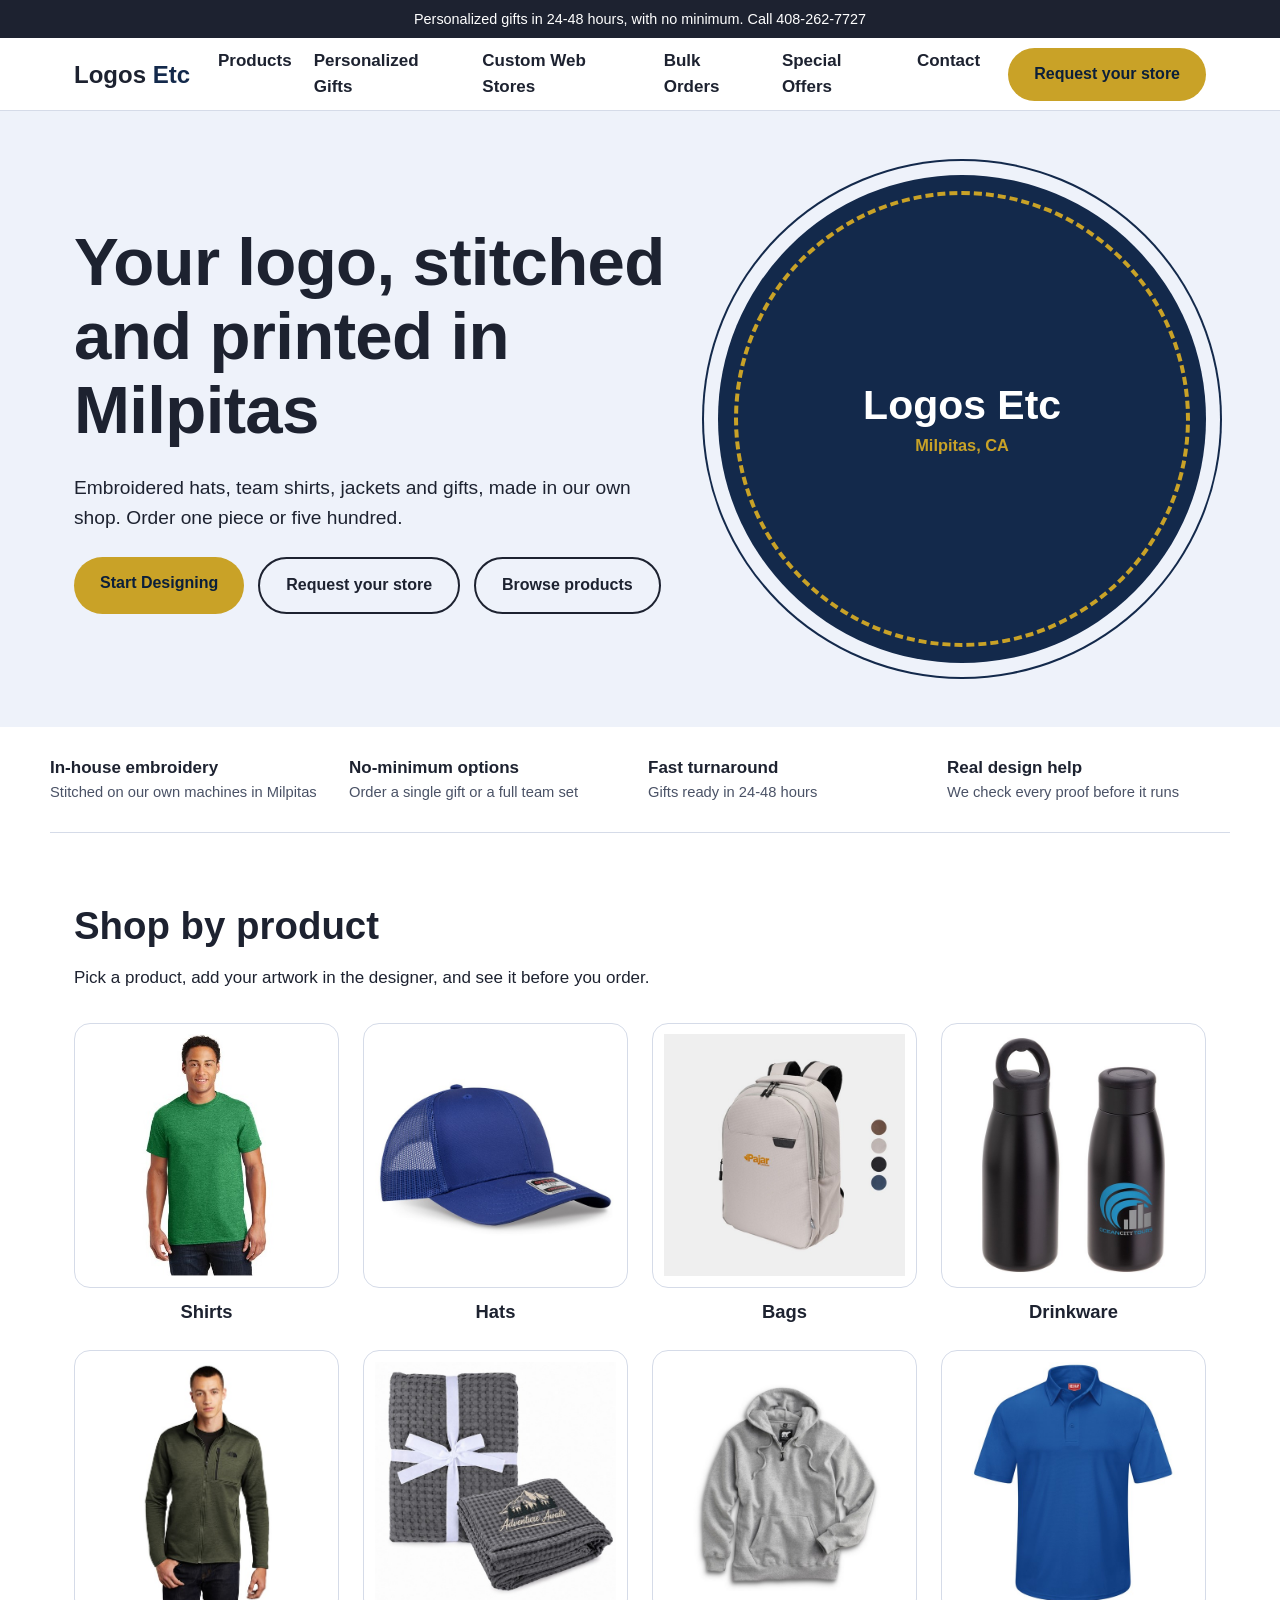
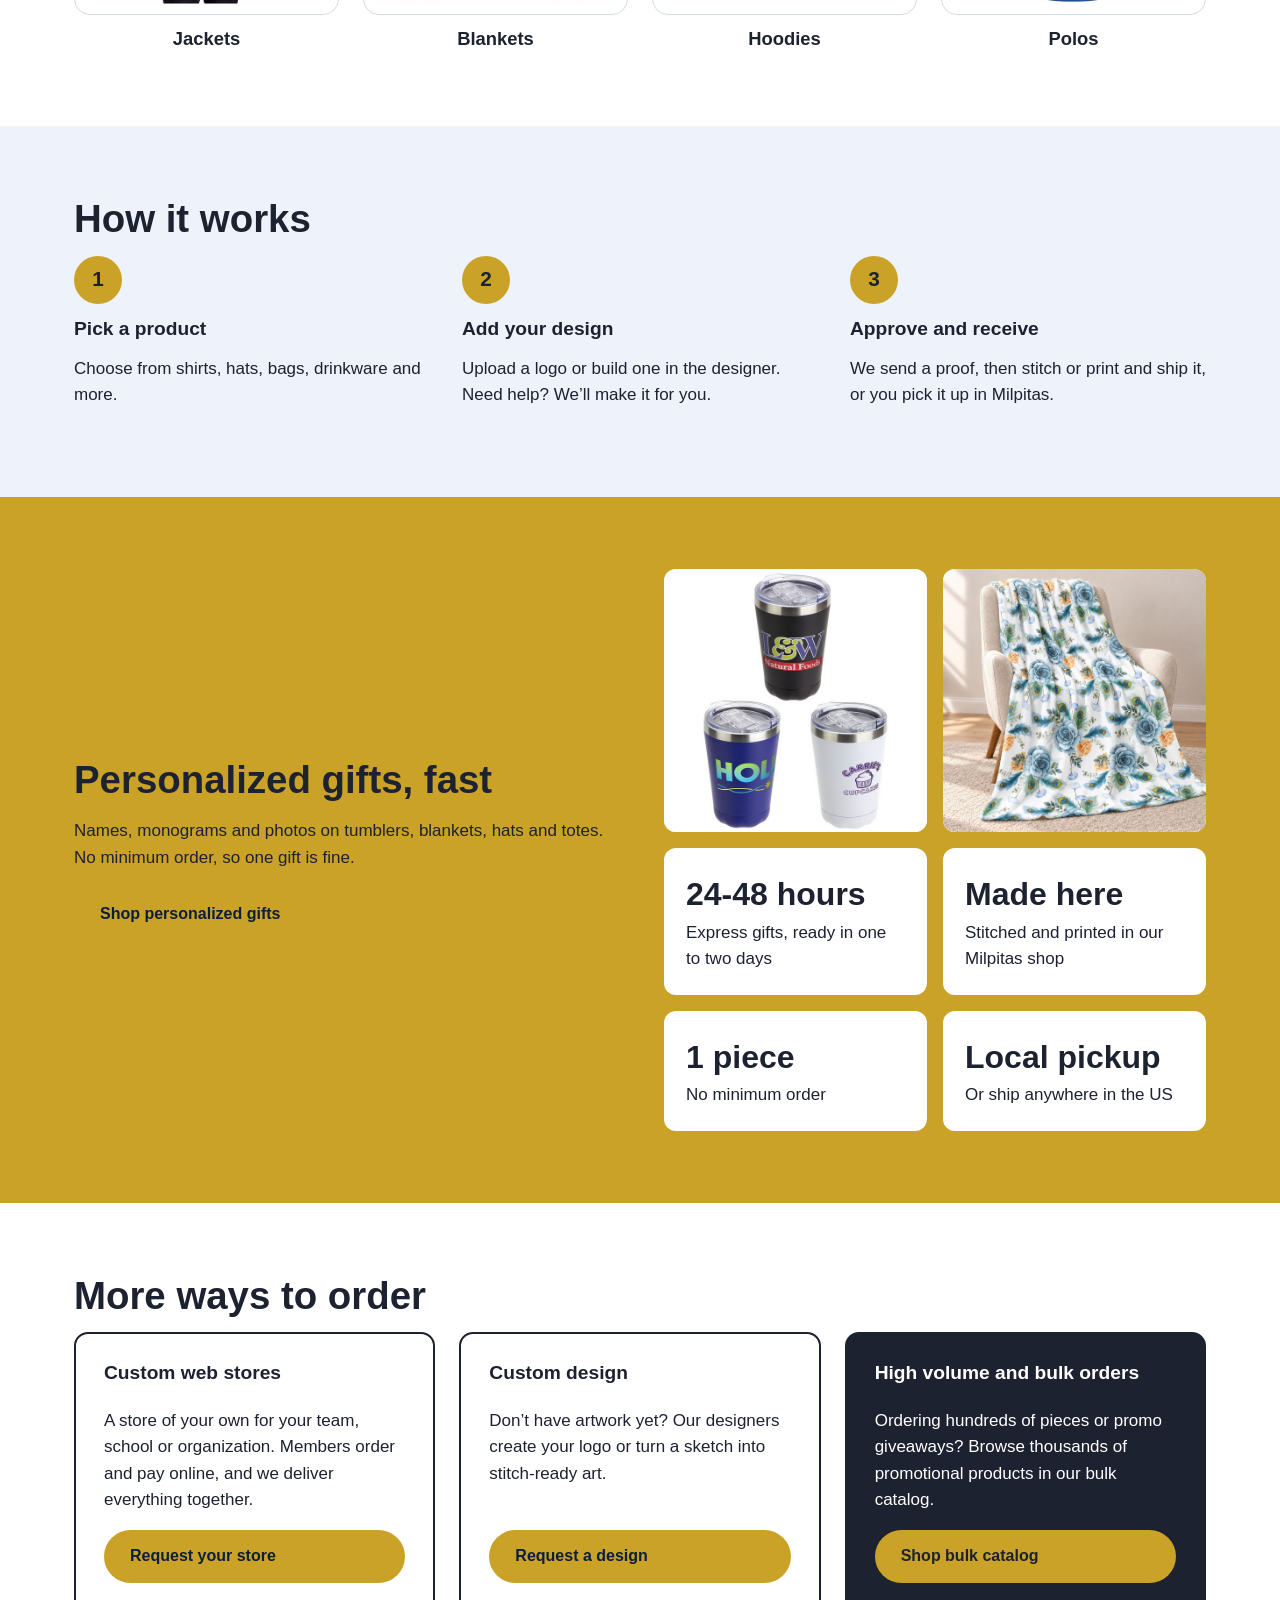
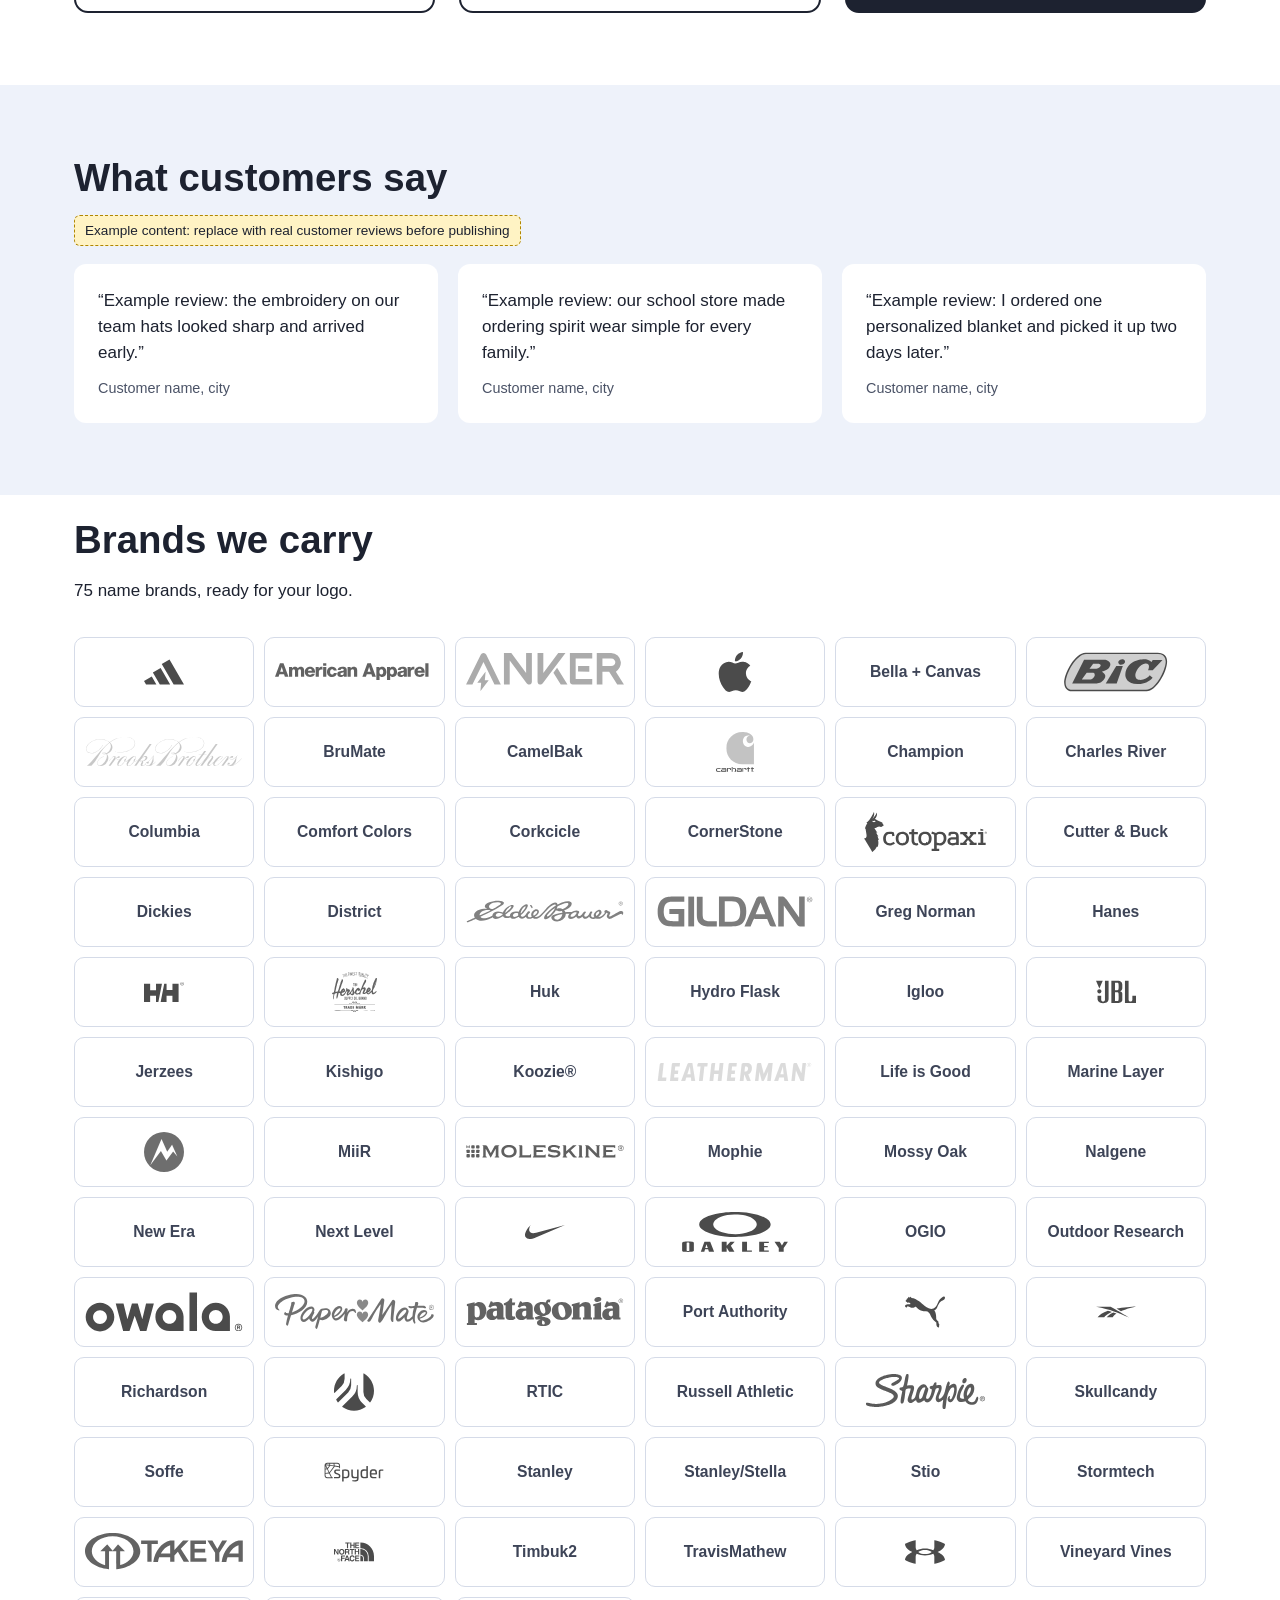
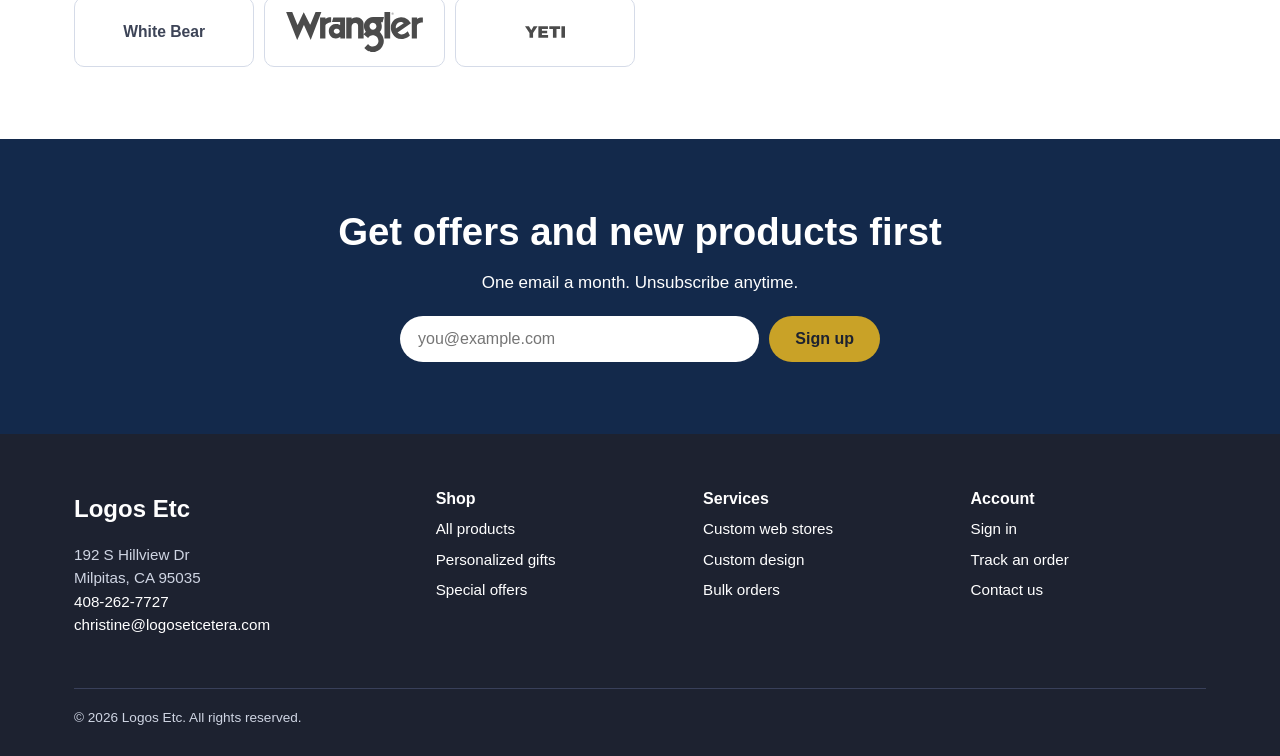
==== commit c97a6932: "Navy and gold brand colors" ====
--- a/index.html
+++ b/index.html
@@ -2,7 +2,7 @@
 <title>Logos Etc | Custom embroidery, apparel and gifts in Milpitas, CA</title>
 <meta name="description" content="Custom embroidered and printed apparel, hats, bags and gifts from Logos Etc in Milpitas, CA. No-minimum personalized gifts, team web stores and bulk orders.">
 <style>
-:root{--ink:#1d2230;--blue:#1f4fd8;--blue-d:#173ca6;--gold:#f2b705;--paper:#ffffff;--mist:#eef2fa;--line:#d5dbe8}
+:root{--ink:#1d2230;--blue:#13294B;--blue-d:#0B1F3A;--gold:#C9A227;--paper:#ffffff;--mist:#eef2fa;--line:#d5dbe8}
 *{box-sizing:border-box}body{margin:0;font:17px/1.55 "Avenir Next","Segoe UI",Helvetica,Arial,sans-serif;color:var(--ink);background:var(--paper)}
 a{color:var(--blue)}a:focus-visible,button:focus-visible,input:focus-visible{outline:3px solid var(--gold);outline-offset:2px}
 .wrap{max-width:1180px;margin:0 auto;padding:0 24px}
@@ -12,7 +12,7 @@
 header{border-bottom:1px solid var(--line);position:sticky;top:0;background:#fff;z-index:5}
 .nav{display:flex;align-items:center;gap:28px;height:72px}.logo{font-weight:900;font-size:1.5rem;color:var(--ink);text-decoration:none}.logo span{color:var(--blue)}
 .nav ul{display:flex;gap:22px;list-style:none;margin:0;padding:0;flex:1}.nav ul a{color:var(--ink);text-decoration:none;font-weight:600}
-.btn{display:inline-block;background:var(--blue);color:#fff;font-weight:700;text-decoration:none;padding:14px 26px;border-radius:999px;border:0;font-size:1rem;cursor:pointer}.btn:hover{background:var(--blue-d)}
+.btn{display:inline-block;background:var(--gold);color:var(--blue-d);font-weight:700;text-decoration:none;padding:14px 26px;border-radius:999px;border:0;font-size:1rem;cursor:pointer}.btn:hover{background:#B08D1E}
 .btn.ghost{background:transparent;color:var(--ink);border:2px solid var(--ink)}
 .hero{background:var(--mist);padding:64px 0}.hero .wrap{display:grid;grid-template-columns:1.1fr .9fr;gap:48px;align-items:center}
 .hero p{font-size:1.2rem;max-width:34em}.cta{display:flex;gap:14px;flex-wrap:wrap;margin-top:24px}
